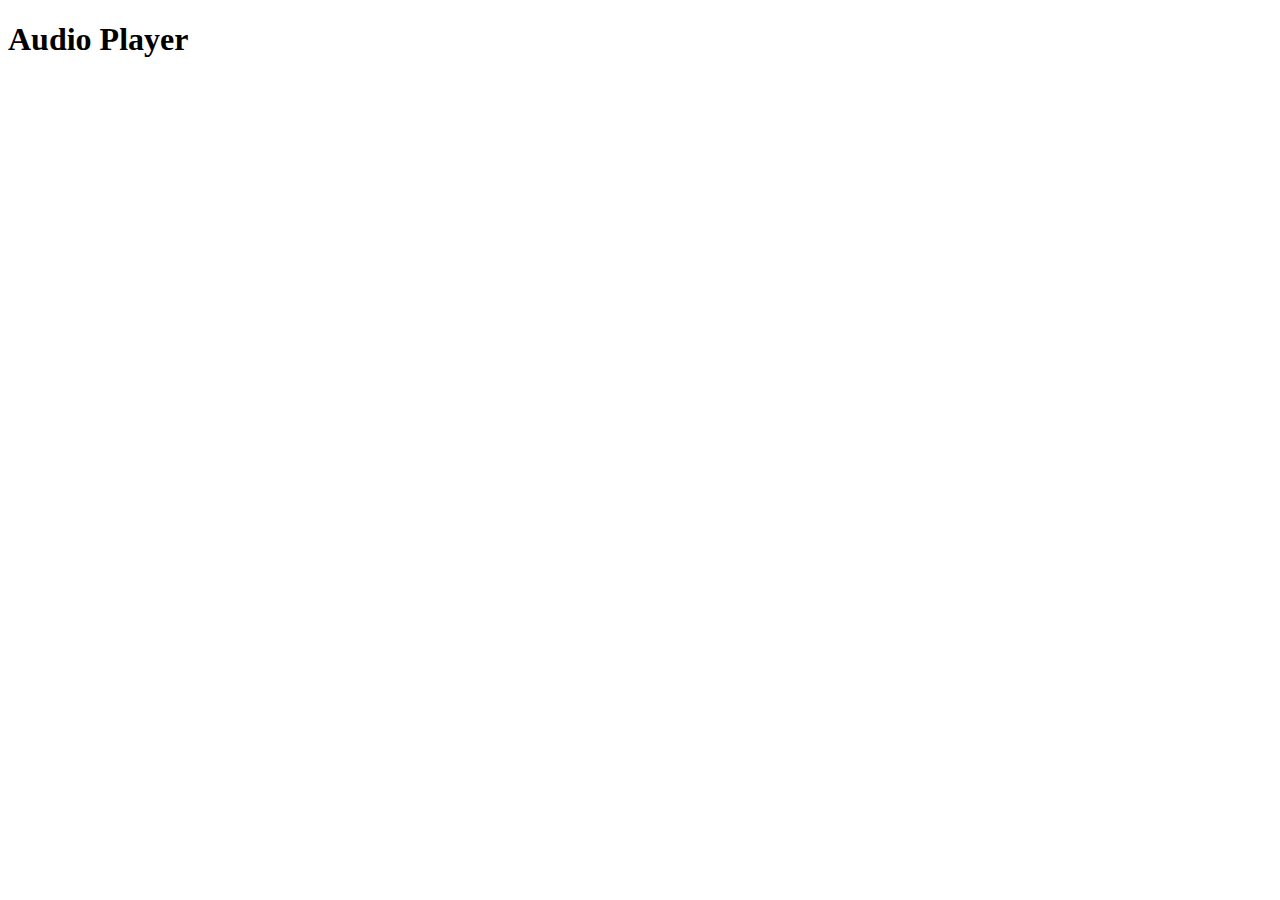
==== audio-player/index.html @ 6e30d510 "init: start audio-player-task" ====
<!DOCTYPE html>
<html lang="en">
<head>
    <meta charset="UTF-8">
    <meta name="viewport" content="width=device-width, initial-scale=1.0">
    <link rel="stylesheet" href="style.css">
    <title>Audio Player</title>
</head>
<body>
    <h1>Audio Player</h1>
</body>
</html>
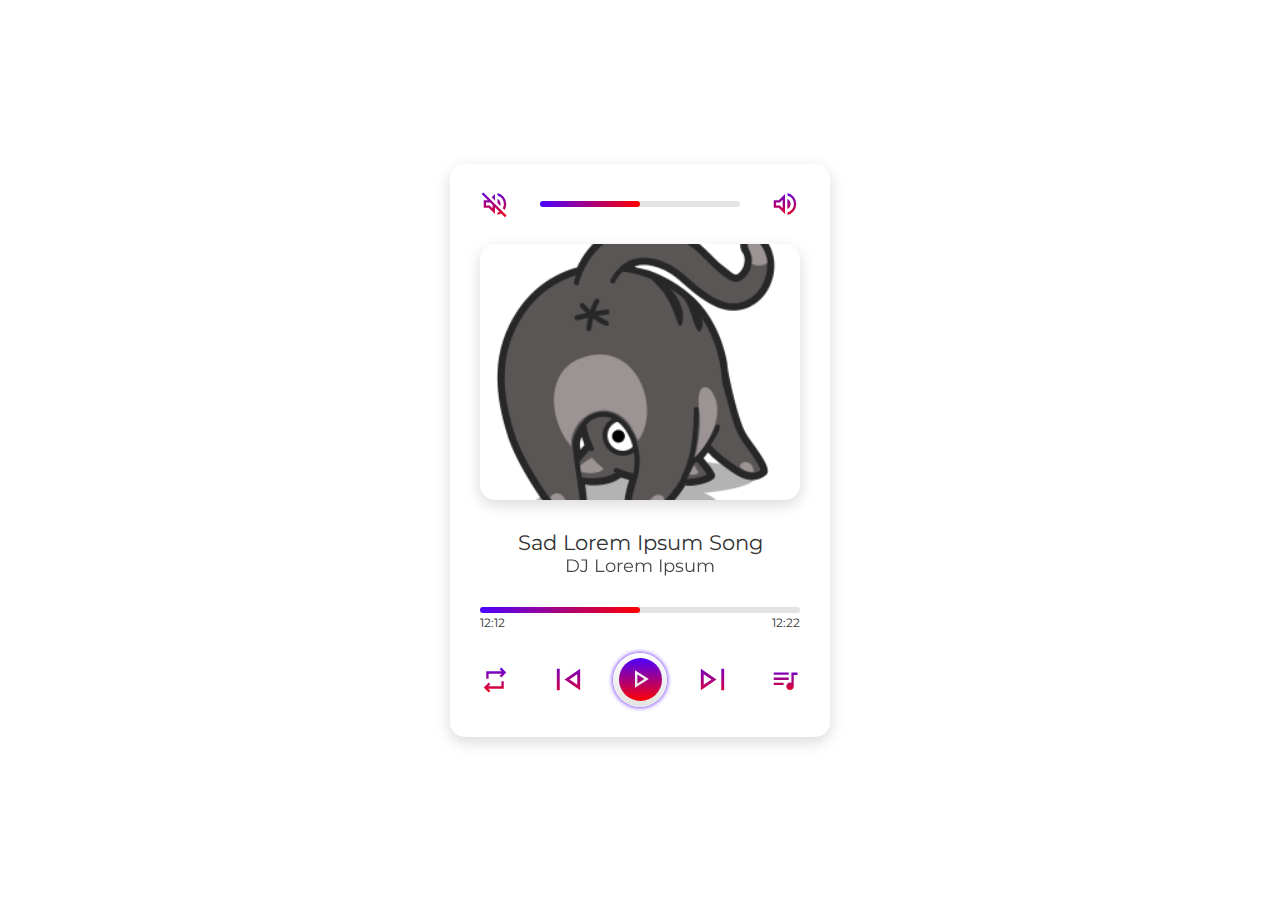
==== commit b92a4d63: "feat: add test styles" ====
--- a/audio-player/index.html
+++ b/audio-player/index.html
@@ -3,10 +3,45 @@
 <head>
     <meta charset="UTF-8">
     <meta name="viewport" content="width=device-width, initial-scale=1.0">
-    <link rel="stylesheet" href="style.css">
+    <link rel="stylesheet" href="https://fonts.googleapis.com/css2?family=Material+Symbols+Outlined:opsz,wght,FILL,GRAD@20..48,100..700,0..1,-50..200" />
+    <link rel="stylesheet" href="./assets/style.css">
+    <!-- <link rel="shortcut icon" href="favicon.ico" type="image/x-icon"> -->
     <title>Audio Player</title>
 </head>
 <body>
-    <h1>Audio Player</h1>
+    <div class="page">
+        <div class="player">
+            <div class="top-bar">
+                <span class="material-symbols-outlined" id="volume_off">volume_off</span>
+                <div class="volume-area">
+                    <div class="volume-bar"></div>
+                </div>
+                <span class="material-symbols-outlined" id="volume_on">volume_up</span>
+            </div>
+            <div class="slider">
+                <img src="./assets/playlist/img/2.png" alt="image">
+            </div>
+            <div class="song-info">
+                <p class="name"> Sad Lorem Ipsum Song </p>
+                <p class="artist"> DJ Lorem Ipsum </p>
+            </div>
+            <div class="progress-area">
+                <div class="progress-bar"></div>
+                <div class="timer">
+                    <span class="current">12:12</span>
+                    <span class="current">12:22</span>
+                </div>
+            </div>
+            <div class="controls">
+                <span class="material-symbols-outlined" id="repeat-list">repeat</span>
+                <span class="material-symbols-outlined" id="prev">skip_previous</span>
+                <div class="play-pause">
+                    <span class="material-symbols-outlined" id="prev">play_arrow</span>
+                </div>
+                <span class="material-symbols-outlined" id="next">skip_next</span>
+                <span class="material-symbols-outlined" id="open-list">queue_music</span>
+            </div>
+        </div>
+    </div>
 </body>
 </html>--- a/audio-player/assets/style.css
+++ b/audio-player/assets/style.css
@@ -0,0 +1,246 @@
+@import url('https://fonts.googleapis.com/css2?family=Montserrat:wght@100;200;300;400;500;600;700;800;900&display=swap');
+
+* {
+    font-family: 'Montserrat', sans-serif;
+    box-sizing: border-box;
+    padding: 0;
+    margin: 0;
+}
+
+*::after, *::before {
+    padding: 0;
+    margin: 0;
+}
+
+:root {
+    --main-color: #ffffff;
+    --main-shadow: rgb(0, 0, 0, 0.15);
+    --btn-color: #4c00ff;
+    --text-color: #333;
+    --bar-color: #ff0000;
+    --inactive: #e3e3e3;
+}
+
+html {
+    font-size: 10px;
+}
+
+.page {
+    min-height: 100vh;
+    display: flex;
+    justify-content: center;
+    align-items: center;
+}
+
+.player {
+    width: 38rem;
+    border-radius: 1.5rem;
+    padding: 2.5rem 3rem;
+    background: var(--main-color);
+    box-shadow: 0 0.5rem 1.5rem var(--main-shadow);
+}
+
+.top-bar,
+.timer,
+.controls {
+    display: flex;
+    align-items: center;
+    justify-content: space-between;
+}
+
+/*volume*/
+
+.volume-area {
+    width: 100%;
+    margin: 0 3rem;
+    height: 0.6rem;
+    background-color: var(--inactive);
+    border-radius: 5rem;
+    cursor: pointer;
+}
+
+.volume-bar {
+    position: relative;
+    height: inherit;
+    width: 50%;
+    border-radius: inherit;
+    background: linear-gradient(90deg, var(--btn-color) 0%, var(--bar-color) 100%);
+}
+
+.volume-bar::before {
+    content: "";
+    position: absolute;
+    height: 1rem;
+    width: 1rem;
+    background: var(--bar-color);
+    border-radius: inherit;
+    top: 50%;
+    transform: translateY(-50%);
+    right: -.5rem;
+    opacity: 0;
+    transition: opacity .2s ease;
+}
+
+.volume-area:hover .volume-bar::before {
+    opacity: 1;
+}
+
+/*slider*/
+
+.slider {
+    width: 100%;
+    height: 25.6rem;
+    overflow: hidden;
+    margin-top: 2.5rem;
+    border-radius: 1.5rem;
+    box-shadow: 0 0.5rem 1.5rem var(--main-shadow);
+}
+
+.slider img {
+    width: 100%;
+    height: 100%;
+    object-fit: cover;
+}
+
+/*song info*/
+
+.song-info {
+    text-align: center;
+    margin: 3rem 0;
+    color: var(--text-color);
+}
+
+.name {
+    font-size: 2.1rem;
+}
+
+.artist {
+    font-size: 1.8rem;
+    opacity: 0.9;
+}
+
+/*progress bar*/
+
+.progress-area {
+    width: 100%;
+    height: 0.6rem;
+    background-color: var(--inactive);
+    border-radius: 5rem;
+    cursor: pointer;
+}
+
+.progress-bar {
+    position: relative;
+    height: inherit;
+    width: 50%;
+    border-radius: inherit;
+    background: linear-gradient(90deg, var(--btn-color) 0%, var(--bar-color) 100%);
+}
+
+.progress-bar::before {
+    content: "";
+    position: absolute;
+    height: 1rem;
+    width: 1rem;
+    background: var(--bar-color);
+    border-radius: inherit;
+    top: 50%;
+    transform: translateY(-50%);
+    right: -.5rem;
+    opacity: 0;
+    transition: opacity .2s ease;
+}
+
+.progress-area:hover .progress-bar::before {
+    opacity: 1;
+}
+
+.timer {
+    margin-top: .2rem;
+}
+
+.timer span {
+    font-size: 1.2rem;
+    color: var(--text-color);
+}
+
+/*controls*/
+
+.controls {
+    margin: 4rem 0 .5rem;
+}
+
+.controls span,
+.top-bar span {
+    font-size: 3rem;
+    user-select: none;
+    background: linear-gradient(var(--btn-color) 0%, var(--bar-color) 100%);
+    color: transparent;
+    background-clip: text;
+    -webkit-background-clip: text;
+}
+
+.controls span:nth-child(2) {
+    font-size: 4.3rem;
+    margin-right: -1.3rem;
+}
+
+.controls span:nth-child(4) {
+    font-size: 4.3rem;
+    margin-left: -1.3rem;
+}
+
+.play-pause {
+    width: 5.4rem;
+    height: 5.4rem;
+    display: flex;
+    align-items: center;
+    justify-content: center;
+    border-radius: 50%;
+    box-shadow: 0 0 .5rem var(--btn-color);
+    background: linear-gradient(var(--main-color) 0%, var(--inactive) 100%);
+}
+
+.play-pause::before {
+    content: "";
+    position: absolute;
+    width: 4.3rem;
+    height: 4.3rem;
+    background: linear-gradient(var(--btn-color) 0%, var(--bar-color) 100%);
+    border-radius: inherit;
+}
+
+.play-pause span {
+    position: relative;
+    width: 4.3rem;
+    height: 4.3rem;
+    line-height: 4.3rem;
+    text-align: center;
+    background: inherit;
+    border-radius: inherit;
+    background-clip: text;
+    -webkit-background-clip: text;
+    -webkit-text-fill-color: transparent;
+}
+
+
+
+
+
+
+
+
+
+
+
+
+
+
+.material-symbols-outlined {
+    /* width: 30px; */
+    /* height: 30px; */
+    /* display: flex; */
+    /* justify-content: center; */
+    /* align-items: center; */
+    /* cursor: pointer; */
+}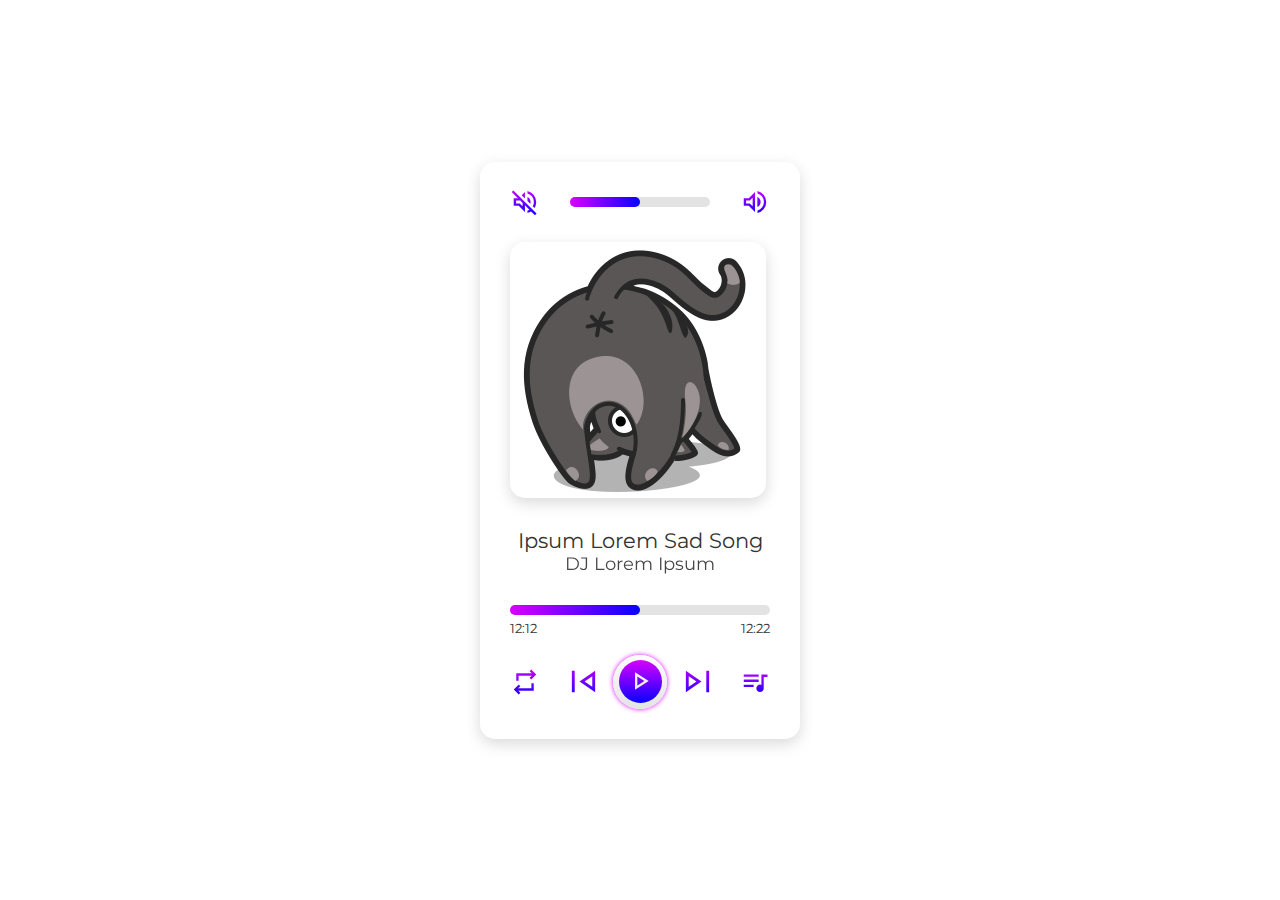
==== commit 459aea04: "feat: add playlist window" ====
--- a/audio-player/index.html
+++ b/audio-player/index.html
@@ -22,8 +22,8 @@
                 <img src="./assets/playlist/img/2.png" alt="image">
             </div>
             <div class="song-info">
-                <p class="name"> Sad Lorem Ipsum Song </p>
-                <p class="artist"> DJ Lorem Ipsum </p>
+                <p class="name">Ipsum Lorem Sad Song</p>
+                <p class="artist">DJ Lorem Ipsum</p>
             </div>
             <div class="progress-area">
                 <div class="progress-bar"></div>
@@ -41,6 +41,115 @@
                 <span class="material-symbols-outlined" id="next">skip_next</span>
                 <span class="material-symbols-outlined" id="open-list">queue_music</span>
             </div>
+            <div class="playlist">
+                <div class="pl-head">
+                    <div class="pl-row">
+                        <span class="material-symbols-outlined">queue_music</span>
+                        <p>Playlist</p>
+                    </div>
+                    <span class="material-symbols-outlined" id="close">close</span>
+                </div>
+                <ul>
+                    <li>
+                        <div class="pl-row">
+                            <span>Ipsum Lorem Sad Song</span>
+                            <p>DJ Lorem Ipsum</p>
+                        </div>
+                        <span class="duration">2:45</span>
+                    </li>
+                    <li>
+                        <div class="pl-row">
+                            <span>Ipsum Lorem Sad Song</span>
+                            <p>DJ Lorem Ipsum</p>
+                        </div>
+                        <span class="duration">2:45</span>
+                    </li>
+                    <li>
+                        <div class="pl-row">
+                            <span>Ipsum Lorem Sad Song</span>
+                            <p>DJ Lorem Ipsum</p>
+                        </div>
+                        <span class="duration">2:45</span>
+                    </li>
+                    <li>
+                        <div class="pl-row">
+                            <span>Ipsum Lorem Sad Song</span>
+                            <p>DJ Lorem Ipsum</p>
+                        </div>
+                        <span class="duration">2:45</span>
+                    </li>
+                    <li>
+                        <div class="pl-row">
+                            <span>Ipsum Lorem Sad Song</span>
+                            <p>DJ Lorem Ipsum</p>
+                        </div>
+                        <span class="duration">2:45</span>
+                    </li>
+                    <li>
+                        <div class="pl-row">
+                            <span>Ipsum Lorem Sad Song</span>
+                            <p>DJ Lorem Ipsum</p>
+                        </div>
+                        <span class="duration">2:45</span>
+                    </li>
+                    <li>
+                        <div class="pl-row">
+                            <span>Ipsum Lorem Sad Song</span>
+                            <p>DJ Lorem Ipsum</p>
+                        </div>
+                        <span class="duration">2:45</span>
+                    </li>
+                    <li>
+                        <div class="pl-row">
+                            <span>Ipsum Lorem Sad Song</span>
+                            <p>DJ Lorem Ipsum</p>
+                        </div>
+                        <span class="duration">2:45</span>
+                    </li>
+                    <li>
+                        <div class="pl-row">
+                            <span>Ipsum Lorem Sad Song</span>
+                            <p>DJ Lorem Ipsum</p>
+                        </div>
+                        <span class="duration">2:45</span>
+                    </li>
+                    <li>
+                        <div class="pl-row">
+                            <span>Ipsum Lorem Sad Song</span>
+                            <p>DJ Lorem Ipsum</p>
+                        </div>
+                        <span class="duration">2:45</span>
+                    </li>
+                    <li>
+                        <div class="pl-row">
+                            <span>Ipsum Lorem Sad Song</span>
+                            <p>DJ Lorem Ipsum</p>
+                        </div>
+                        <span class="duration">2:45</span>
+                    </li>
+                    <li>
+                        <div class="pl-row">
+                            <span>Ipsum Lorem Sad Song</span>
+                            <p>DJ Lorem Ipsum</p>
+                        </div>
+                        <span class="duration">2:45</span>
+                    </li>
+                    <li>
+                        <div class="pl-row">
+                            <span>Ipsum Lorem Sad Song</span>
+                            <p>DJ Lorem Ipsum</p>
+                        </div>
+                        <span class="duration">2:45</span>
+                    </li>
+                    <li>
+                        <div class="pl-row">
+                            <span>Ipsum Lorem Sad Song</span>
+                            <p>DJ Lorem Ipsum</p>
+                        </div>
+                        <span class="duration">2:45</span>
+                    </li>
+                </ul>
+            </div>
         </div>
     </div>
 </body>
--- a/audio-player/assets/style.css
+++ b/audio-player/assets/style.css
@@ -15,9 +15,9 @@
 :root {
     --main-color: #ffffff;
     --main-shadow: rgb(0, 0, 0, 0.15);
-    --btn-color: #4c00ff;
+    --btn-color: #d900ff;
     --text-color: #333;
-    --bar-color: #ff0000;
+    --bar-color: #0800ff;
     --inactive: #e3e3e3;
 }
 
@@ -30,16 +30,13 @@
     display: flex;
     justify-content: center;
     align-items: center;
-}
-
-.player {
-    width: 38rem;
-    border-radius: 1.5rem;
-    padding: 2.5rem 3rem;
-    background: var(--main-color);
-    box-shadow: 0 0.5rem 1.5rem var(--main-shadow);
-}
-
+    background: url(./images/iphone.jpg) no-repeat cover;
+}
+
+/*flex center between*/
+
+li,
+.pl-head,
 .top-bar,
 .timer,
 .controls {
@@ -48,12 +45,24 @@
     justify-content: space-between;
 }
 
+/*player*/
+
+.player {
+    overflow: hidden;
+    width: 32rem;
+    position: relative;
+    border-radius: 1.5rem;
+    padding: 2.5rem 3rem;
+    background: var(--main-color);
+    box-shadow: 0 0.5rem 1.5rem var(--main-shadow);
+}
+
 /*volume*/
 
 .volume-area {
     width: 100%;
     margin: 0 3rem;
-    height: 0.6rem;
+    height: 1rem;
     background-color: var(--inactive);
     border-radius: 5rem;
     cursor: pointer;
@@ -70,8 +79,8 @@
 .volume-bar::before {
     content: "";
     position: absolute;
-    height: 1rem;
-    width: 1rem;
+    height: 1.5rem;
+    width: 1.5rem;
     background: var(--bar-color);
     border-radius: inherit;
     top: 50%;
@@ -88,12 +97,14 @@
 /*slider*/
 
 .slider {
-    width: 100%;
+    max-width: 25.6rem;
     height: 25.6rem;
     overflow: hidden;
     margin-top: 2.5rem;
     border-radius: 1.5rem;
     box-shadow: 0 0.5rem 1.5rem var(--main-shadow);
+    transition: all .2s linear;
+    cursor: pointer;
 }
 
 .slider img {
@@ -102,6 +113,10 @@
     object-fit: cover;
 }
 
+.slider:hover {
+    box-shadow: 0 0.8rem 1.8rem var(--main-shadow);
+}
+
 /*song info*/
 
 .song-info {
@@ -123,7 +138,7 @@
 
 .progress-area {
     width: 100%;
-    height: 0.6rem;
+    height: 1rem;
     background-color: var(--inactive);
     border-radius: 5rem;
     cursor: pointer;
@@ -140,8 +155,8 @@
 .progress-bar::before {
     content: "";
     position: absolute;
-    height: 1rem;
-    width: 1rem;
+    height: 1.5rem;
+    width: 1.5rem;
     background: var(--bar-color);
     border-radius: inherit;
     top: 50%;
@@ -156,11 +171,12 @@
 }
 
 .timer {
-    margin-top: .2rem;
+    margin-top: .5rem;
+    cursor: auto;
 }
 
 .timer span {
-    font-size: 1.2rem;
+    font-size: 1.3rem;
     color: var(--text-color);
 }
 
@@ -208,6 +224,11 @@
     height: 4.3rem;
     background: linear-gradient(var(--btn-color) 0%, var(--bar-color) 100%);
     border-radius: inherit;
+
+}
+
+.play-pause:hover:before {
+    background: linear-gradient(var(--bar-color) 0%, var(--btn-color) 100%);
 }
 
 .play-pause span {
@@ -223,13 +244,84 @@
     -webkit-text-fill-color: transparent;
 }
 
-
-
-
-
-
-
-
+.playlist {
+    position: absolute;
+    left: 0;
+    width: 100%;
+    padding: inherit;
+    border-radius: inherit;
+    background: inherit;
+    box-shadow: inherit;
+    bottom: -55%;
+    opacity: 0;
+    pointer-events: none;
+    transition: all .2s ease-out;
+}
+
+.playlist.show {
+    bottom: 0;
+    opacity: 1;
+    pointer-events: auto;
+}
+
+.pl-head .pl-row {
+    display: flex;
+    align-items: center;
+    color: var(--text-color);
+    font-size: 1.9rem;
+}
+
+.pl-head .pl-row span{
+    cursor: auto;
+}
+
+.pl-head .pl-row p{
+    margin-left: .5rem;
+}
+
+#close {
+    color: var(--text-color);
+    font-size: 2.4rem;
+}
+
+ul {
+    overflow-y: auto;
+    margin: 1rem 0;
+    max-height: 41rem;
+}
+
+ul::-webkit-scrollbar {
+    width: 0;
+}
+
+ul li {
+    list-style: none;
+    border-bottom: .1rem solid var(--inactive);
+    color: var(--text-color);
+    padding-bottom: 1rem;
+    margin-bottom: .5rem;
+    font-size: 1.6rem;
+    cursor: pointer;
+}
+
+ul li:last-child {
+    border-bottom: none;
+}
+
+ul li .pl-row span {
+    font-size: 1.6rem;
+    /* margin-bottom: 1.3rem; */
+}
+
+ul li .pl-row p {
+    font-size: 1.5rem;
+    opacity: .8;
+}
+
+.duration {
+    font-size: 1.4rem;
+    opacity: .8;
+}
 
 
 
@@ -242,5 +334,5 @@
     /* display: flex; */
     /* justify-content: center; */
     /* align-items: center; */
-    /* cursor: pointer; */
+    cursor: pointer;
 }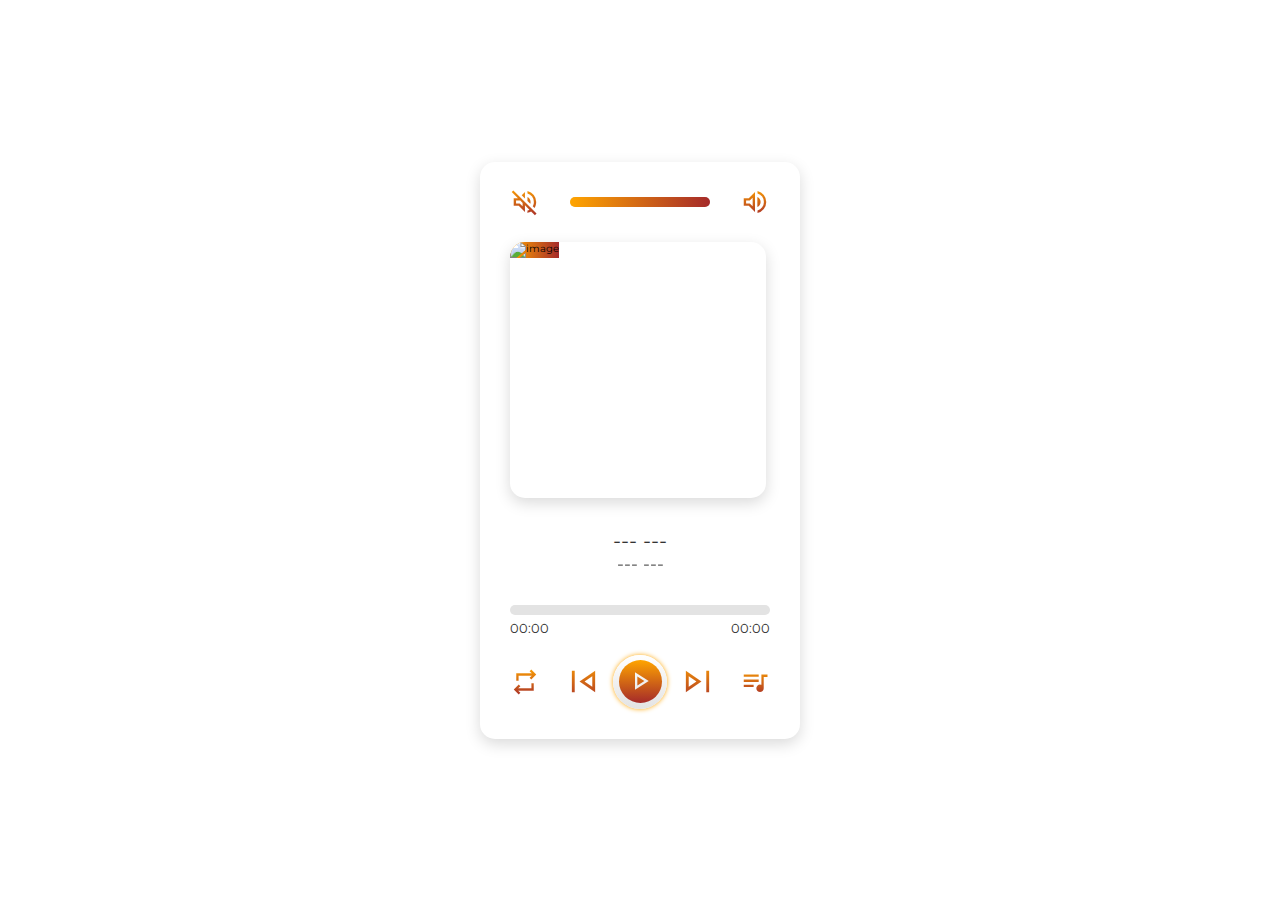
==== commit 1a1ef9e4: "feat: activate bars" ====
--- a/audio-player/index.html
+++ b/audio-player/index.html
@@ -3,7 +3,7 @@
 <head>
     <meta charset="UTF-8">
     <meta name="viewport" content="width=device-width, initial-scale=1.0">
-    <link rel="stylesheet" href="https://fonts.googleapis.com/css2?family=Material+Symbols+Outlined:opsz,wght,FILL,GRAD@20..48,100..700,0..1,-50..200" />
+    <link rel="stylesheet" href="https://fonts.googleapis.com/css2?family=Material+Symbols+Outlined:opsz,wght,FILL,GRAD@20..48,100..700,0..1,-50..200">
     <link rel="stylesheet" href="./assets/style.css">
     <!-- <link rel="shortcut icon" href="favicon.ico" type="image/x-icon"> -->
     <title>Audio Player</title>
@@ -19,27 +19,28 @@
                 <span class="material-symbols-outlined" id="volume_on">volume_up</span>
             </div>
             <div class="slider">
-                <img src="./assets/playlist/img/2.png" alt="image">
+                <img class="image" src="./assets/playlist/img/track-0.png" alt="image">
             </div>
             <div class="song-info">
-                <p class="name">Ipsum Lorem Sad Song</p>
-                <p class="artist">DJ Lorem Ipsum</p>
+                <p class="name">--- ---</p>
+                <p class="artist">--- ---</p>
             </div>
             <div class="progress-area">
                 <div class="progress-bar"></div>
                 <div class="timer">
-                    <span class="current">12:12</span>
-                    <span class="current">12:22</span>
+                    <span class="bar-current">00:00</span>
+                    <span class="bar-duration">00:00</span>
                 </div>
+                <audio class="audio" src="./assets/playlist/audio/track-0.mp3"></audio>
             </div>
             <div class="controls">
-                <span class="material-symbols-outlined" id="repeat-list">repeat</span>
+                <span class="material-symbols-outlined" id="repeat_list">repeat</span>
                 <span class="material-symbols-outlined" id="prev">skip_previous</span>
                 <div class="play-pause">
-                    <span class="material-symbols-outlined" id="prev">play_arrow</span>
+                    <span class="material-symbols-outlined" id="play_pause">play_arrow</span>
                 </div>
                 <span class="material-symbols-outlined" id="next">skip_next</span>
-                <span class="material-symbols-outlined" id="open-list">queue_music</span>
+                <span class="material-symbols-outlined" id="open_list">queue_music</span>
             </div>
             <div class="playlist">
                 <div class="pl-head">
@@ -152,5 +153,7 @@
             </div>
         </div>
     </div>
+    <script src="./assets/script.js"></script>
+    <script src="./assets/playlist/playlist.js"></script>
 </body>
 </html>--- a/audio-player/assets/style.css
+++ b/audio-player/assets/style.css
@@ -15,9 +15,9 @@
 :root {
     --main-color: #ffffff;
     --main-shadow: rgb(0, 0, 0, 0.15);
-    --btn-color: #d900ff;
+    --btn-color: orange;
     --text-color: #333;
-    --bar-color: #0800ff;
+    --bar-color: brown;
     --inactive: #e3e3e3;
 }
 
@@ -71,7 +71,7 @@
 .volume-bar {
     position: relative;
     height: inherit;
-    width: 50%;
+    width: 100%;
     border-radius: inherit;
     background: linear-gradient(90deg, var(--btn-color) 0%, var(--bar-color) 100%);
 }
@@ -111,6 +111,7 @@
     width: 100%;
     height: 100%;
     object-fit: cover;
+    background: linear-gradient(90deg, var(--btn-color) 0%, var(--bar-color) 100%);
 }
 
 .slider:hover {
@@ -147,9 +148,10 @@
 .progress-bar {
     position: relative;
     height: inherit;
-    width: 50%;
+    width: 0%;
     border-radius: inherit;
     background: linear-gradient(90deg, var(--btn-color) 0%, var(--bar-color) 100%);
+    /* transition: all .4s ease-out; */
 }
 
 .progress-bar::before {
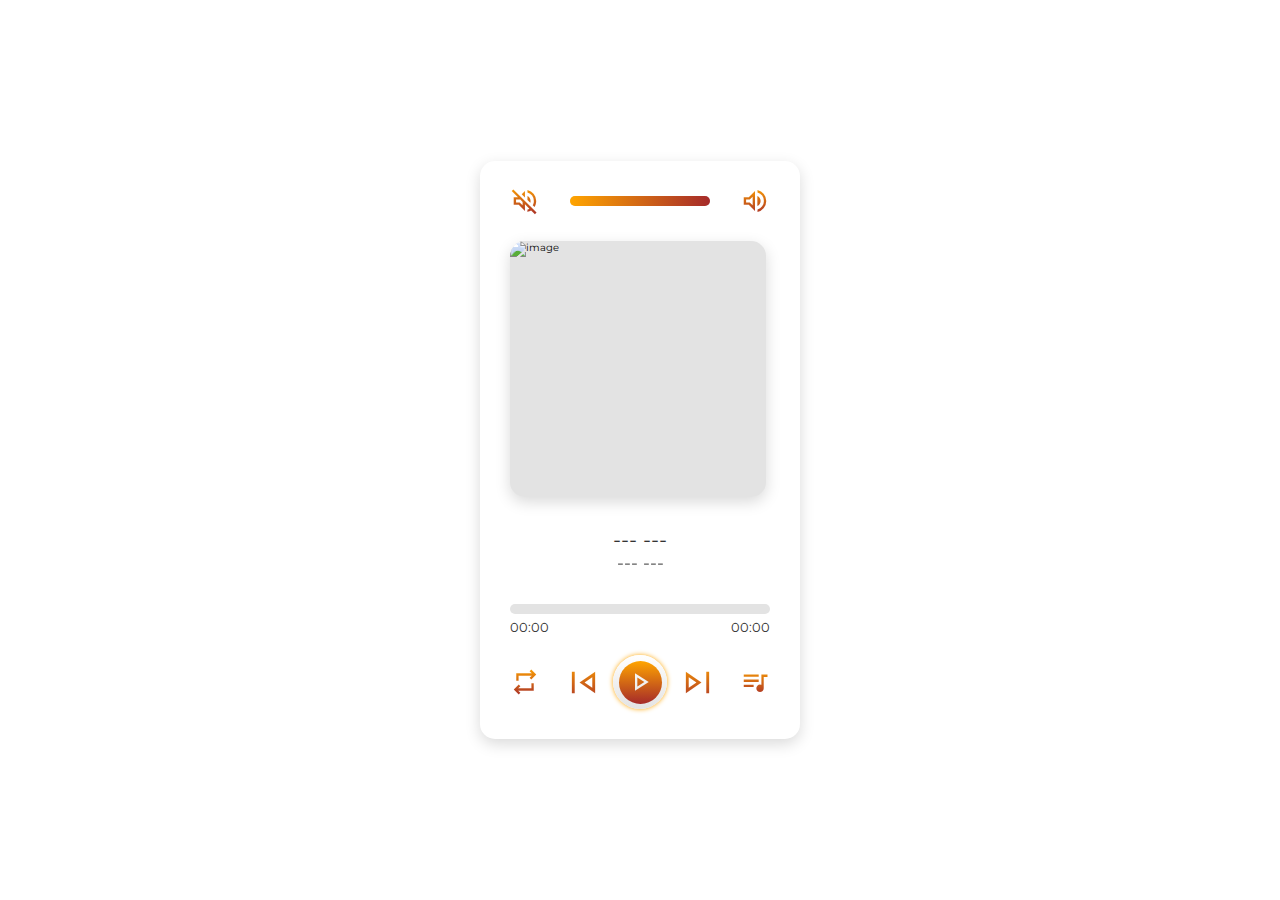
==== commit 61921c5c: "feat: activate playlist" ====
--- a/audio-player/index.html
+++ b/audio-player/index.html
@@ -12,46 +12,49 @@
     <div class="page">
         <div class="player">
             <div class="top-bar">
-                <span class="material-symbols-outlined" id="volume_off">volume_off</span>
+                <span class="material-symbols-outlined" id="volume_off" title="Mute">volume_off</span>
                 <div class="volume-area">
                     <div class="volume-bar"></div>
                 </div>
-                <span class="material-symbols-outlined" id="volume_on">volume_up</span>
+                <span class="material-symbols-outlined" id="volume_on" title="Full">volume_up</span>
             </div>
-            <div class="slider">
-                <img class="image" src="./assets/playlist/img/track-0.png" alt="image">
-            </div>
+                <div class="slider">
+                    <div class="layer"></div>
+                    <img class="image" src="./assets/playlist/img/track-0.png" alt="image">
+                </div>
             <div class="song-info">
                 <p class="name">--- ---</p>
                 <p class="artist">--- ---</p>
             </div>
             <div class="progress-area">
                 <div class="progress-bar"></div>
-                <div class="timer">
-                    <span class="bar-current">00:00</span>
-                    <span class="bar-duration">00:00</span>
-                </div>
                 <audio class="audio" src="./assets/playlist/audio/track-0.mp3"></audio>
             </div>
+            <div class="timer">
+                <span class="bar-current">00:00</span>
+                <span class="bar-duration">00:00</span>
+            </div>
             <div class="controls">
-                <span class="material-symbols-outlined" id="repeat_list">repeat</span>
-                <span class="material-symbols-outlined" id="prev">skip_previous</span>
+                <span class="material-symbols-outlined" id="repeat_list" title="Playlist looped">repeat</span>
+                <span class="material-symbols-outlined" id="prev" title="Previous">skip_previous</span>
                 <div class="play-pause">
-                    <span class="material-symbols-outlined" id="play_pause">play_arrow</span>
+                    <span class="material-symbols-outlined" id="play_pause" title="Play/Pause">play_arrow</span>
                 </div>
-                <span class="material-symbols-outlined" id="next">skip_next</span>
-                <span class="material-symbols-outlined" id="open_list">queue_music</span>
+                <span class="material-symbols-outlined" id="next" title="Next">skip_next</span>
+                <span class="material-symbols-outlined" id="open_list" title="Open playlist">queue_music</span>
             </div>
             <div class="playlist">
                 <div class="pl-head">
                     <div class="pl-row">
                         <span class="material-symbols-outlined">queue_music</span>
+                        <!-- <span class="material-symbols-outlined">playlist_add</span> -->
                         <p>Playlist</p>
                     </div>
                     <span class="material-symbols-outlined" id="close">close</span>
                 </div>
                 <ul>
-                    <li>
+                    <!-- <li>
+                        <img class="icons" src="./assets/playlist/img/track-1.png" alt="">
                         <div class="pl-row">
                             <span>Ipsum Lorem Sad Song</span>
                             <p>DJ Lorem Ipsum</p>
@@ -149,11 +152,21 @@
                         </div>
                         <span class="duration">2:45</span>
                     </li>
-                </ul>
+                </ul> -->
+                <!-- <div class="pl-head"> -->
+                    <!-- <div class="pl-row"> -->
+                        <!-- <span class="material-symbols-outlined">playlist_add</span> -->
+                        <!-- <span class="material-symbols-outlined">queue_music</span> -->
+                        <!-- <span class="material-symbols-outlined">queue_music</span> -->
+                        <!-- <span class="material-symbols-outlined">playlist_add</span> -->
+                        <!-- <p>Add track</p> -->
+                    <!-- </div> -->
+                    <!-- <span class="material-symbols-outlined" id="close">close</span> -->
+                <!-- </div> -->
             </div>
         </div>
     </div>
+    <script src="./assets/playlist/playlist.js"></script>
     <script src="./assets/script.js"></script>
-    <script src="./assets/playlist/playlist.js"></script>
 </body>
 </html>--- a/audio-player/assets/style.css
+++ b/audio-player/assets/style.css
@@ -13,16 +13,19 @@
 }
 
 :root {
+    /* --player-color: linear-gradient(180deg, rgb(234, 234, 234) 0%, rgb(255, 255, 255) 100%); */
     --main-color: #ffffff;
     --main-shadow: rgb(0, 0, 0, 0.15);
     --btn-color: orange;
     --text-color: #333;
     --bar-color: brown;
     --inactive: #e3e3e3;
+    --inactive-hover: #bcbcbc;
 }
 
 html {
     font-size: 10px;
+    user-select: none;
 }
 
 .page {
@@ -66,6 +69,11 @@
     background-color: var(--inactive);
     border-radius: 5rem;
     cursor: pointer;
+    transition: all .2s linear;
+}
+
+.volume-area:hover {
+    background-color: var(--inactive-hover);
 }
 
 .volume-bar {
@@ -74,6 +82,7 @@
     width: 100%;
     border-radius: inherit;
     background: linear-gradient(90deg, var(--btn-color) 0%, var(--bar-color) 100%);
+    transition: all .5s ease-out;
 }
 
 .volume-bar::before {
@@ -97,6 +106,7 @@
 /*slider*/
 
 .slider {
+    position: relative;
     max-width: 25.6rem;
     height: 25.6rem;
     overflow: hidden;
@@ -105,17 +115,39 @@
     box-shadow: 0 0.5rem 1.5rem var(--main-shadow);
     transition: all .2s linear;
     cursor: pointer;
+    background-color: var(--inactive);
+}
+
+
+.slider:hover {
+    background-color: var(--inactive-hover);
+    transition: all .5s ease-out;
 }
 
 .slider img {
+    position: relative;
     width: 100%;
     height: 100%;
     object-fit: cover;
-    background: linear-gradient(90deg, var(--btn-color) 0%, var(--bar-color) 100%);
+    /* opacity: .1; */
+    /* background: linear-gradient(90deg, var(--btn-color) 0%, var(--bar-color) 100%); */
+    transition: all .5s ease-out;
+    background: transparent;
+    /* z-index: 2; */
 }
 
 .slider:hover {
     box-shadow: 0 0.8rem 1.8rem var(--main-shadow);
+}
+.layer {
+    position: absolute;
+    width: 100%;
+    height: 100%;
+    top: 0;
+    background: linear-gradient(90deg, var(--btn-color) 0%, var(--bar-color) 100%);
+    transition: all .5s ease-out;
+    opacity: 0;
+    /* z-index: 1; */
 }
 
 /*song info*/
@@ -140,18 +172,27 @@
 .progress-area {
     width: 100%;
     height: 1rem;
+    /* overflow: hidden; */
+    /* border: .25rem solid transparent; */
     background-color: var(--inactive);
     border-radius: 5rem;
     cursor: pointer;
+    transition: all .2s linear;
+}
+
+.progress-area:hover {
+    background-color: var(--inactive-hover);
 }
 
 .progress-bar {
     position: relative;
     height: inherit;
     width: 0%;
+    /* top: -.25rem; */
     border-radius: inherit;
     background: linear-gradient(90deg, var(--btn-color) 0%, var(--bar-color) 100%);
-    /* transition: all .4s ease-out; */
+    transition: all .5s ease-out;
+    /* z-index: 999; */
 }
 
 .progress-bar::before {
@@ -166,6 +207,7 @@
     right: -.5rem;
     opacity: 0;
     transition: opacity .2s ease;
+    /* padding: .25rem 0; */
 }
 
 .progress-area:hover .progress-bar::before {
@@ -173,8 +215,8 @@
 }
 
 .timer {
-    margin-top: .5rem;
-    cursor: auto;
+    padding-top: .5rem;
+    /* cursor: auto; */
 }
 
 .timer span {
@@ -185,7 +227,7 @@
 /*controls*/
 
 .controls {
-    margin: 4rem 0 .5rem;
+    margin: 2rem 0 .5rem;
 }
 
 .controls span,
@@ -254,15 +296,16 @@
     border-radius: inherit;
     background: inherit;
     box-shadow: inherit;
-    bottom: -55%;
-    opacity: 0;
+    bottom: -90%;
+    /* opacity: 0; */
     pointer-events: none;
-    transition: all .2s ease-out;
-}
-
-.playlist.show {
-    bottom: 0;
-    opacity: 1;
+    transition: all .5s ease-out;
+}
+
+.playlist.open {
+    bottom: 0%;
+    /* height: 60rem; */
+    /* opacity: 1; */
     pointer-events: auto;
 }
 
@@ -273,11 +316,20 @@
     font-size: 1.9rem;
 }
 
+.icons{
+    width: 2rem;
+    height: 2rem;
+    cursor: auto;
+}
+
 .pl-head .pl-row span{
+    color: var(--bar-color);
+
     cursor: auto;
 }
 
 .pl-head .pl-row p{
+    color: var(--bar-color);
     margin-left: .5rem;
 }
 
@@ -300,6 +352,7 @@
     list-style: none;
     border-bottom: .1rem solid var(--inactive);
     color: var(--text-color);
+    /* color: linear-gradient(var(--btn-color) 0%, var(--bar-color) 100%); */
     padding-bottom: 1rem;
     margin-bottom: .5rem;
     font-size: 1.6rem;
@@ -312,17 +365,20 @@
 
 ul li .pl-row span {
     font-size: 1.6rem;
+    /* color: linear-gradient(var(--btn-color) 0%, var(--bar-color) 100%); */
+    color: var(--btn-color);
+
     /* margin-bottom: 1.3rem; */
 }
 
 ul li .pl-row p {
     font-size: 1.5rem;
-    opacity: .8;
+    opacity: .5;
 }
 
 .duration {
     font-size: 1.4rem;
-    opacity: .8;
+    opacity: .5;
 }
 
 
@@ -336,5 +392,6 @@
     /* display: flex; */
     /* justify-content: center; */
     /* align-items: center; */
+    transition: all .5s ease-out;
     cursor: pointer;
 }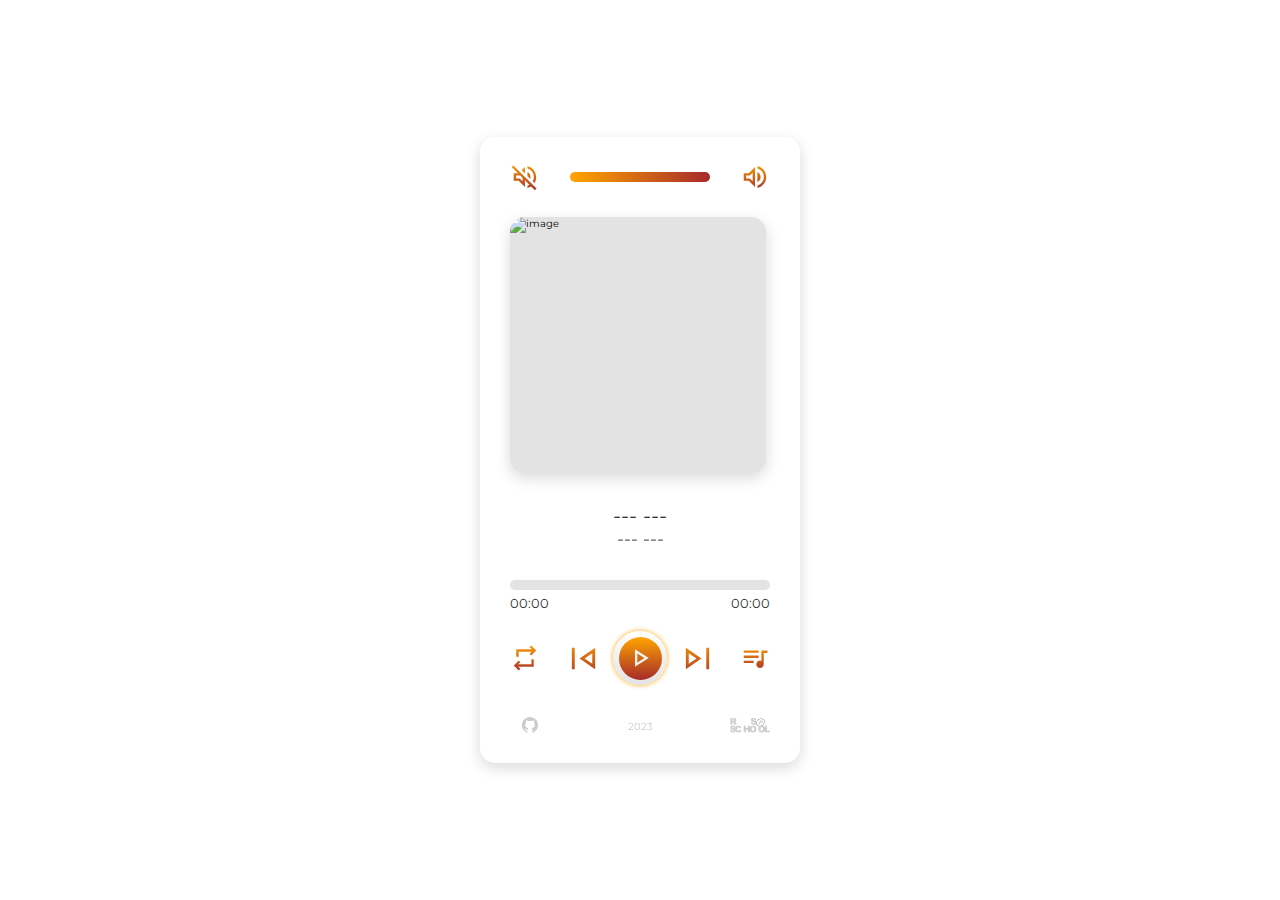
==== commit 5be7a731: "feat: add ugly footer" ====
--- a/audio-player/index.html
+++ b/audio-player/index.html
@@ -15,6 +15,7 @@
                 <span class="material-symbols-outlined" id="volume_off" title="Mute">volume_off</span>
                 <div class="volume-area">
                     <div class="volume-bar"></div>
+                    <!-- <div class="volume-bar-btn"></div> -->
                 </div>
                 <span class="material-symbols-outlined" id="volume_on" title="Full">volume_up</span>
             </div>
@@ -52,118 +53,19 @@
                     </div>
                     <span class="material-symbols-outlined" id="close">close</span>
                 </div>
-                <ul>
-                    <!-- <li>
-                        <img class="icons" src="./assets/playlist/img/track-1.png" alt="">
-                        <div class="pl-row">
-                            <span>Ipsum Lorem Sad Song</span>
-                            <p>DJ Lorem Ipsum</p>
-                        </div>
-                        <span class="duration">2:45</span>
-                    </li>
-                    <li>
-                        <div class="pl-row">
-                            <span>Ipsum Lorem Sad Song</span>
-                            <p>DJ Lorem Ipsum</p>
-                        </div>
-                        <span class="duration">2:45</span>
-                    </li>
-                    <li>
-                        <div class="pl-row">
-                            <span>Ipsum Lorem Sad Song</span>
-                            <p>DJ Lorem Ipsum</p>
-                        </div>
-                        <span class="duration">2:45</span>
-                    </li>
-                    <li>
-                        <div class="pl-row">
-                            <span>Ipsum Lorem Sad Song</span>
-                            <p>DJ Lorem Ipsum</p>
-                        </div>
-                        <span class="duration">2:45</span>
-                    </li>
-                    <li>
-                        <div class="pl-row">
-                            <span>Ipsum Lorem Sad Song</span>
-                            <p>DJ Lorem Ipsum</p>
-                        </div>
-                        <span class="duration">2:45</span>
-                    </li>
-                    <li>
-                        <div class="pl-row">
-                            <span>Ipsum Lorem Sad Song</span>
-                            <p>DJ Lorem Ipsum</p>
-                        </div>
-                        <span class="duration">2:45</span>
-                    </li>
-                    <li>
-                        <div class="pl-row">
-                            <span>Ipsum Lorem Sad Song</span>
-                            <p>DJ Lorem Ipsum</p>
-                        </div>
-                        <span class="duration">2:45</span>
-                    </li>
-                    <li>
-                        <div class="pl-row">
-                            <span>Ipsum Lorem Sad Song</span>
-                            <p>DJ Lorem Ipsum</p>
-                        </div>
-                        <span class="duration">2:45</span>
-                    </li>
-                    <li>
-                        <div class="pl-row">
-                            <span>Ipsum Lorem Sad Song</span>
-                            <p>DJ Lorem Ipsum</p>
-                        </div>
-                        <span class="duration">2:45</span>
-                    </li>
-                    <li>
-                        <div class="pl-row">
-                            <span>Ipsum Lorem Sad Song</span>
-                            <p>DJ Lorem Ipsum</p>
-                        </div>
-                        <span class="duration">2:45</span>
-                    </li>
-                    <li>
-                        <div class="pl-row">
-                            <span>Ipsum Lorem Sad Song</span>
-                            <p>DJ Lorem Ipsum</p>
-                        </div>
-                        <span class="duration">2:45</span>
-                    </li>
-                    <li>
-                        <div class="pl-row">
-                            <span>Ipsum Lorem Sad Song</span>
-                            <p>DJ Lorem Ipsum</p>
-                        </div>
-                        <span class="duration">2:45</span>
-                    </li>
-                    <li>
-                        <div class="pl-row">
-                            <span>Ipsum Lorem Sad Song</span>
-                            <p>DJ Lorem Ipsum</p>
-                        </div>
-                        <span class="duration">2:45</span>
-                    </li>
-                    <li>
-                        <div class="pl-row">
-                            <span>Ipsum Lorem Sad Song</span>
-                            <p>DJ Lorem Ipsum</p>
-                        </div>
-                        <span class="duration">2:45</span>
-                    </li>
-                </ul> -->
-                <!-- <div class="pl-head"> -->
-                    <!-- <div class="pl-row"> -->
-                        <!-- <span class="material-symbols-outlined">playlist_add</span> -->
-                        <!-- <span class="material-symbols-outlined">queue_music</span> -->
-                        <!-- <span class="material-symbols-outlined">queue_music</span> -->
-                        <!-- <span class="material-symbols-outlined">playlist_add</span> -->
-                        <!-- <p>Add track</p> -->
-                    <!-- </div> -->
-                    <!-- <span class="material-symbols-outlined" id="close">close</span> -->
-                <!-- </div> -->
+                <ul></ul>
             </div>
+            <footer>
+                <a href="https://github.com/Peccopa" target="_blank">
+                    <svg class="svg-git" xmlns="http://www.w3.org/2000/svg"  viewBox="0 0 64 64" width="128px" height="128px"><path d="M32 6C17.641 6 6 17.641 6 32c0 12.277 8.512 22.56 19.955 25.286-.592-.141-1.179-.299-1.755-.479V50.85c0 0-.975.325-2.275.325-3.637 0-5.148-3.245-5.525-4.875-.229-.993-.827-1.934-1.469-2.509-.767-.684-1.126-.686-1.131-.92-.01-.491.658-.471.975-.471 1.625 0 2.857 1.729 3.429 2.623 1.417 2.207 2.938 2.577 3.721 2.577.975 0 1.817-.146 2.397-.426.268-1.888 1.108-3.57 2.478-4.774-6.097-1.219-10.4-4.716-10.4-10.4 0-2.928 1.175-5.619 3.133-7.792C19.333 23.641 19 22.494 19 20.625c0-1.235.086-2.751.65-4.225 0 0 3.708.026 7.205 3.338C28.469 19.268 30.196 19 32 19s3.531.268 5.145.738c3.497-3.312 7.205-3.338 7.205-3.338.567 1.474.65 2.99.65 4.225 0 2.015-.268 3.19-.432 3.697C46.466 26.475 47.6 29.124 47.6 32c0 5.684-4.303 9.181-10.4 10.4 1.628 1.43 2.6 3.513 2.6 5.85v8.557c-.576.181-1.162.338-1.755.479C49.488 54.56 58 44.277 58 32 58 17.641 46.359 6 32 6zM33.813 57.93C33.214 57.972 32.61 58 32 58 32.61 58 33.213 57.971 33.813 57.93zM37.786 57.346c-1.164.265-2.357.451-3.575.554C35.429 57.797 36.622 57.61 37.786 57.346zM32 58c-.61 0-1.214-.028-1.813-.07C30.787 57.971 31.39 58 32 58zM29.788 57.9c-1.217-.103-2.411-.289-3.574-.554C27.378 57.61 28.571 57.797 29.788 57.9z"/></svg>
+                </a>
+                <a href="https://calendar.google.com/calendar/" target="_blank">
+                    <span class="text-footer">2023</span>
+                </a>
+                <a href="https://rs.school/js-stage0/" target="_blank">
+                    <svg class="svg-rss" id="Layer_1" xmlns="http://www.w3.org/2000/svg" xmlns:xlink="http://www.w3.org/1999/xlink" viewBox="0 0 552.8 205.3"><style>.st0{fill:#fff}.st1{clip-path:url(#SVGID_2_)}.st2{clip-path:url(#SVGID_4_)}.st3{clip-path:url(#SVGID_6_)}.st4{clip-path:url(#SVGID_8_)}.st5{fill:#fff;stroke:#000;stroke-width:4;stroke-miterlimit:10}.st6{clip-path:url(#SVGID_8_)}.st6,.st7{fill:none;stroke:#000;stroke-width:4;stroke-miterlimit:10}.st8,.st9{clip-path:url(#SVGID_10_)}.st9{fill:none;stroke:#000;stroke-width:4;stroke-miterlimit:10}</style><title></title><path d="M285.4 68l26.3-1.7c.6 4.3 1.7 7.5 3.5 9.8 2.9 3.6 6.9 5.4 12.2 5.4 3.9 0 7-.9 9.1-2.8 2-1.5 3.2-3.9 3.2-6.4 0-2.4-1.1-4.7-3-6.2-2-1.8-6.7-3.6-14.1-5.2-12.1-2.7-20.8-6.3-25.9-10.9-5.1-4.3-8-10.6-7.8-17.3 0-4.6 1.4-9.2 4-13 3-4.3 7.1-7.7 12-9.6 5.3-2.3 12.7-3.5 22-3.5 11.4 0 20.1 2.1 26.1 6.4 6 4.2 9.6 11 10.7 20.3l-26 1.5c-.7-4-2.1-6.9-4.4-8.8s-5.3-2.8-9.2-2.8c-3.2 0-5.6.7-7.2 2-1.5 1.2-2.5 3-2.4 5 0 1.5.8 2.9 2 3.8 1.3 1.2 4.4 2.3 9.3 3.3 12.1 2.6 20.7 5.2 26 7.9 5.3 2.7 9.1 6 11.4 9.9 2.4 4 3.6 8.6 3.5 13.3 0 5.6-1.6 11.2-4.8 15.9-3.3 4.9-7.9 8.7-13.3 11-5.7 2.5-12.9 3.8-21.5 3.8-15.2 0-25.7-2.9-31.6-8.8S286.1 77 285.4 68zM6.3 97.6V8.2h46.1c8.5 0 15.1.7 19.6 2.2 4.4 1.4 8.3 4.3 10.9 8.2 2.9 4.3 4.3 9.3 4.2 14.5.3 8.8-4.2 17.2-11.9 21.6-3 1.7-6.3 2.9-9.7 3.5 2.5.7 5 1.9 7.2 3.3 1.7 1.4 3.1 3 4.4 4.7 1.5 1.7 2.8 3.6 3.9 5.6l13.4 25.9H63L48.2 70.2c-1.9-3.5-3.5-5.8-5-6.9-2-1.4-4.4-2.1-6.8-2.1H34v36.3H6.3zM34 44.4h11.7c2.5-.2 4.9-.6 7.3-1.2 1.8-.3 3.4-1.3 4.5-2.8 2.7-3.6 2.3-8.7-1-11.8-1.8-1.5-5.3-2.3-10.3-2.3H34v18.1zM0 174.2l26.3-1.7c.6 4.3 1.7 7.5 3.5 9.8 2.8 3.6 6.9 5.5 12.2 5.5 3.9 0 7-.9 9.1-2.8 2-1.6 3.2-3.9 3.2-6.4 0-2.4-1.1-4.7-3-6.2-2-1.8-6.7-3.6-14.2-5.2-12.1-2.7-20.8-6.3-25.9-10.9-5.1-4.3-8-10.6-7.8-17.3 0-4.6 1.4-9.2 4-13 3-4.3 7.1-7.7 12-9.6 5.3-2.3 12.7-3.5 22-3.5 11.4 0 20.1 2.1 26.1 6.4s9.5 11 10.6 20.3l-26 1.5c-.7-4-2.1-6.9-4.4-8.8-2.2-1.9-5.3-2.8-9.2-2.7-3.2 0-5.6.7-7.2 2.1-1.6 1.2-2.5 3-2.4 5 0 1.5.8 2.9 2 3.8 1.3 1.2 4.4 2.3 9.3 3.3 12.1 2.6 20.7 5.2 26 7.9 5.3 2.7 9.1 6 11.4 9.9 2.4 4 3.6 8.6 3.6 13.2 0 5.6-1.7 11.1-4.8 15.8-3.3 4.9-7.9 8.7-13.3 11-5.7 2.5-12.9 3.8-21.5 3.8-15.2 0-25.7-2.9-31.6-8.8-5.9-6-9.2-13.4-10-22.4z"/><path d="M133 167.2l24.2 7.3c-1.3 6.1-4 11.9-7.7 17-3.4 4.5-7.9 8-13 10.3-5.2 2.3-11.8 3.5-19.8 3.5-9.7 0-17.7-1.4-23.8-4.2-6.2-2.8-11.5-7.8-16-14.9-4.5-7.1-6.7-16.2-6.7-27.3 0-14.8 3.9-26.2 11.8-34.1s19-11.9 33.4-11.9c11.3 0 20.1 2.3 26.6 6.8 6.4 4.6 11.2 11.6 14.4 21l-24.4 5.4c-.6-2.1-1.5-4.2-2.7-6-1.5-2.1-3.4-3.7-5.7-4.9-2.3-1.2-4.9-1.7-7.5-1.7-6.3 0-11.1 2.5-14.4 7.6-2.5 3.7-3.8 9.6-3.8 17.6 0 9.9 1.5 16.7 4.5 20.4 3 3.7 7.2 5.5 12.7 5.5 5.3 0 9.3-1.5 12-4.4 2.7-3.1 4.7-7.4 5.9-13zm56.5-52.8h27.6v31.3h30.2v-31.3h27.8v89.4h-27.8v-36.2h-30.2v36.2h-27.6v-89.4z"/><path d="M271.3 159.1c0-14.6 4.1-26 12.2-34.1 8.1-8.1 19.5-12.2 34-12.2 14.9 0 26.3 4 34.4 12S364 144 364 158.4c0 10.5-1.8 19-5.3 25.7-3.4 6.6-8.7 12-15.2 15.6-6.7 3.7-15 5.6-24.9 5.6-10.1 0-18.4-1.6-25-4.8-6.8-3.4-12.4-8.7-16.1-15.2-4.1-7-6.2-15.7-6.2-26.2zm27.6.1c0 9 1.7 15.5 5 19.5 3.3 3.9 7.9 5.9 13.7 5.9 5.9 0 10.5-1.9 13.8-5.8s4.9-10.8 4.9-20.8c0-8.4-1.7-14.6-5.1-18.4-3.4-3.9-8-5.8-13.8-5.8-5.1-.2-10 2-13.4 5.9-3.4 3.9-5.1 10.4-5.1 19.5zm93.4-.1c0-14.6 4.1-26 12.2-34.1 8.1-8.1 19.5-12.2 34-12.2 14.9 0 26.4 4 34.4 12S485 144 485 158.4c0 10.5-1.8 19-5.3 25.7-3.4 6.6-8.7 12-15.2 15.6-6.7 3.7-15 5.6-24.9 5.6-10.1 0-18.4-1.6-25-4.8-6.8-3.4-12.4-8.7-16.1-15.2-4.1-7-6.2-15.7-6.2-26.2zm27.6.1c0 9 1.7 15.5 5 19.5 3.3 3.9 7.9 5.9 13.7 5.9 5.9 0 10.5-1.9 13.8-5.8 3.3-3.9 4.9-10.8 4.9-20.8 0-8.4-1.7-14.6-5.1-18.4-3.4-3.9-8-5.8-13.8-5.8-5.1-.2-10.1 2-13.4 5.9-3.4 3.9-5.1 10.4-5.1 19.5z"/><path d="M482.1 114.4h27.6v67.4h43.1v22H482v-89.4z"/><ellipse transform="rotate(-37.001 420.46 67.88)" class="st0" cx="420.5" cy="67.9" rx="63" ry="51.8"/><defs><ellipse id="SVGID_1_" transform="rotate(-37.001 420.46 67.88)" cx="420.5" cy="67.9" rx="63" ry="51.8"/></defs><clipPath id="SVGID_2_"><use xlink:href="#SVGID_1_" overflow="visible"/></clipPath><g class="st1"><path transform="rotate(-37.001 420.82 68.353)" class="st0" d="M330.9-14.2h179.8v165.1H330.9z"/><g id="Layer_2_1_"><defs><path id="SVGID_3_" transform="rotate(-37.001 420.82 68.353)" d="M330.9-14.2h179.8v165.1H330.9z"/></defs><clipPath id="SVGID_4_"><use xlink:href="#SVGID_3_" overflow="visible"/></clipPath><g id="Layer_1-2" class="st2"><ellipse transform="rotate(-37.001 420.46 67.88)" class="st0" cx="420.5" cy="67.9" rx="63" ry="51.8"/><defs><ellipse id="SVGID_5_" transform="rotate(-37.001 420.46 67.88)" cx="420.5" cy="67.9" rx="63" ry="51.8"/></defs><clipPath id="SVGID_6_"><use xlink:href="#SVGID_5_" overflow="visible"/></clipPath><g class="st3"><path transform="rotate(-37 420.799 68.802)" class="st0" d="M357.8 17h125.9v103.7H357.8z"/><defs><path id="SVGID_7_" transform="rotate(-37 420.799 68.802)" d="M357.8 17h125.9v103.7H357.8z"/></defs><clipPath id="SVGID_8_"><use xlink:href="#SVGID_7_" overflow="visible"/></clipPath><g class="st4"><ellipse transform="rotate(-37.001 420.46 67.88)" class="st5" cx="420.5" cy="67.9" rx="63" ry="51.8"/></g><path transform="rotate(-37 420.799 68.802)" class="st6" d="M357.8 17h125.9v103.7H357.8z"/><ellipse transform="rotate(-37.001 420.46 67.88)" class="st7" cx="420.5" cy="67.9" rx="63" ry="51.8"/><path transform="rotate(-37 420.799 68.802)" class="st0" d="M357.8 17h125.9v103.7H357.8z"/><defs><path id="SVGID_9_" transform="rotate(-37 420.799 68.802)" d="M357.8 17h125.9v103.7H357.8z"/></defs><clipPath id="SVGID_10_"><use xlink:href="#SVGID_9_" overflow="visible"/></clipPath><g class="st8"><ellipse transform="rotate(-37.001 420.46 67.88)" class="st5" cx="420.5" cy="67.9" rx="63" ry="51.8"/></g><path transform="rotate(-37 420.799 68.802)" class="st9" d="M357.8 17h125.9v103.7H357.8z"/><path transform="rotate(-37.001 420.82 68.353)" class="st7" d="M330.9-14.2h179.8v165.1H330.9z"/></g><ellipse transform="rotate(-37.001 420.46 67.88)" class="st7" cx="420.5" cy="67.9" rx="63" ry="51.8"/><path d="M392.4 61.3l10-7 12.3 17.5c2.1 2.8 3.7 5.8 4.9 9.1.7 2.5.5 5.2-.5 7.6-1.3 3-3.4 5.5-6.2 7.3-3.3 2.3-6.1 3.6-8.5 4-2.3.4-4.7 0-6.9-1-2.4-1.2-4.5-2.9-6.1-5.1l8.6-8c.7 1.1 1.6 2.1 2.6 2.9.7.5 1.5.8 2.4.8.7 0 1.4-.3 1.9-.7 1-.6 1.7-1.8 1.6-3-.3-1.7-1-3.4-2.1-4.7l-14-19.7zm30 11.1l9.1-7.2c1 1.2 2.3 2.1 3.7 2.6 2 .6 4.1.2 5.8-1.1 1.2-.8 2.2-1.9 2.6-3.3.6-1.8-.4-3.8-2.2-4.4-.3-.1-.6-.2-.9-.2-1.2-.1-3.3.4-6.4 1.7-5.1 2.1-9.1 2.9-12.1 2.6-2.9-.3-5.6-1.8-7.2-4.3-1.2-1.7-1.8-3.7-1.9-5.7 0-2.3.6-4.6 1.9-6.5 1.9-2.7 4.2-5 7-6.8 4.2-2.9 7.9-4.3 11.1-4.3 3.2 0 6.2 1.5 9 4.6l-9 7.1c-1.8-2.3-5.2-2.8-7.5-1l-.3.3c-1 .6-1.7 1.5-2.1 2.6-.3.8-.1 1.7.4 2.4.4.5 1 .9 1.7.9.8.1 2.2-.3 4.2-1.2 5-2.1 8.8-3.3 11.4-3.7 2.2-.4 4.5-.2 6.6.7 1.9.8 3.5 2.2 4.6 3.9 1.4 2 2.2 4.4 2.3 6.9.1 2.6-.6 5.1-2 7.3-1.8 2.7-4.1 5-6.8 6.8-5.5 3.8-10 5.4-13.6 4.8-3.9-.6-7.1-2.6-9.4-5.5z"/></g></g></g></svg>
+                </a>
+            </footer>
         </div>
     </div>
     <script src="./assets/playlist/playlist.js"></script>
--- a/audio-player/assets/style.css
+++ b/audio-player/assets/style.css
@@ -5,6 +5,7 @@
     box-sizing: border-box;
     padding: 0;
     margin: 0;
+    text-decoration: none;
 }
 
 *::after, *::before {
@@ -13,7 +14,7 @@
 }
 
 :root {
-    /* --player-color: linear-gradient(180deg, rgb(234, 234, 234) 0%, rgb(255, 255, 255) 100%); */
+    --player-color: linear-gradient(180deg, rgb(234, 234, 234) 0%, rgb(255, 255, 255) 100%);
     --main-color: #ffffff;
     --main-shadow: rgb(0, 0, 0, 0.15);
     --btn-color: orange;
@@ -37,7 +38,7 @@
 }
 
 /*flex center between*/
-
+footer,
 li,
 .pl-head,
 .top-bar,
@@ -63,6 +64,8 @@
 /*volume*/
 
 .volume-area {
+    display: flex;
+
     width: 100%;
     margin: 0 3rem;
     height: 1rem;
@@ -84,6 +87,12 @@
     background: linear-gradient(90deg, var(--btn-color) 0%, var(--bar-color) 100%);
     transition: all .5s ease-out;
 }
+
+/* .volume-bar-btn {
+    width: 10px;
+    height: 10px;
+    background-color: #000000;
+} */
 
 .volume-bar::before {
     content: "";
@@ -120,6 +129,7 @@
 
 
 .slider:hover {
+    box-shadow: 0 0.8rem 1.8rem var(--main-shadow);
     background-color: var(--inactive-hover);
     transition: all .5s ease-out;
 }
@@ -136,9 +146,6 @@
     /* z-index: 2; */
 }
 
-.slider:hover {
-    box-shadow: 0 0.8rem 1.8rem var(--main-shadow);
-}
 .layer {
     position: absolute;
     width: 100%;
@@ -300,6 +307,7 @@
     /* opacity: 0; */
     pointer-events: none;
     transition: all .5s ease-out;
+    z-index: 1;
 }
 
 .playlist.open {
@@ -373,12 +381,12 @@
 
 ul li .pl-row p {
     font-size: 1.5rem;
-    opacity: .5;
+    opacity: .6;
 }
 
 .duration {
     font-size: 1.4rem;
-    opacity: .5;
+    opacity: .6;
 }
 
 
@@ -394,4 +402,49 @@
     /* align-items: center; */
     transition: all .5s ease-out;
     cursor: pointer;
+}
+
+
+/*footer*/
+
+footer {
+    margin-top: 3rem;
+    /* border-bottom: .1rem solid var(--inactive-hover); */
+    /* padding-bottom: 1rem; */
+    opacity: .75;
+
+}
+
+
+
+.svg-git {
+    width: 4rem;
+    height: 2rem;
+    fill: var(--inactive-hover);
+    transition: all .2s linear;
+    /* border: 1px solid var(--inactive-hover); */
+    /* border-radius: .3rem; */
+}
+
+.text-footer {
+    text-decoration: none;
+    color: var(--inactive-hover);
+    transition: all .2s linear;
+
+}
+
+.svg-rss {
+    width: 4rem;
+    height: 2rem;
+    fill: var(--inactive-hover);
+    transition: all .2s linear;
+    /* border: 1px solid var(--inactive-hover); */
+    /* border-radius: .3rem; */
+}
+
+.svg-git:hover,
+.svg-rss:hover,
+.text-footer:hover {
+    color: var(--text-color);
+    fill: var(--text-color);
 }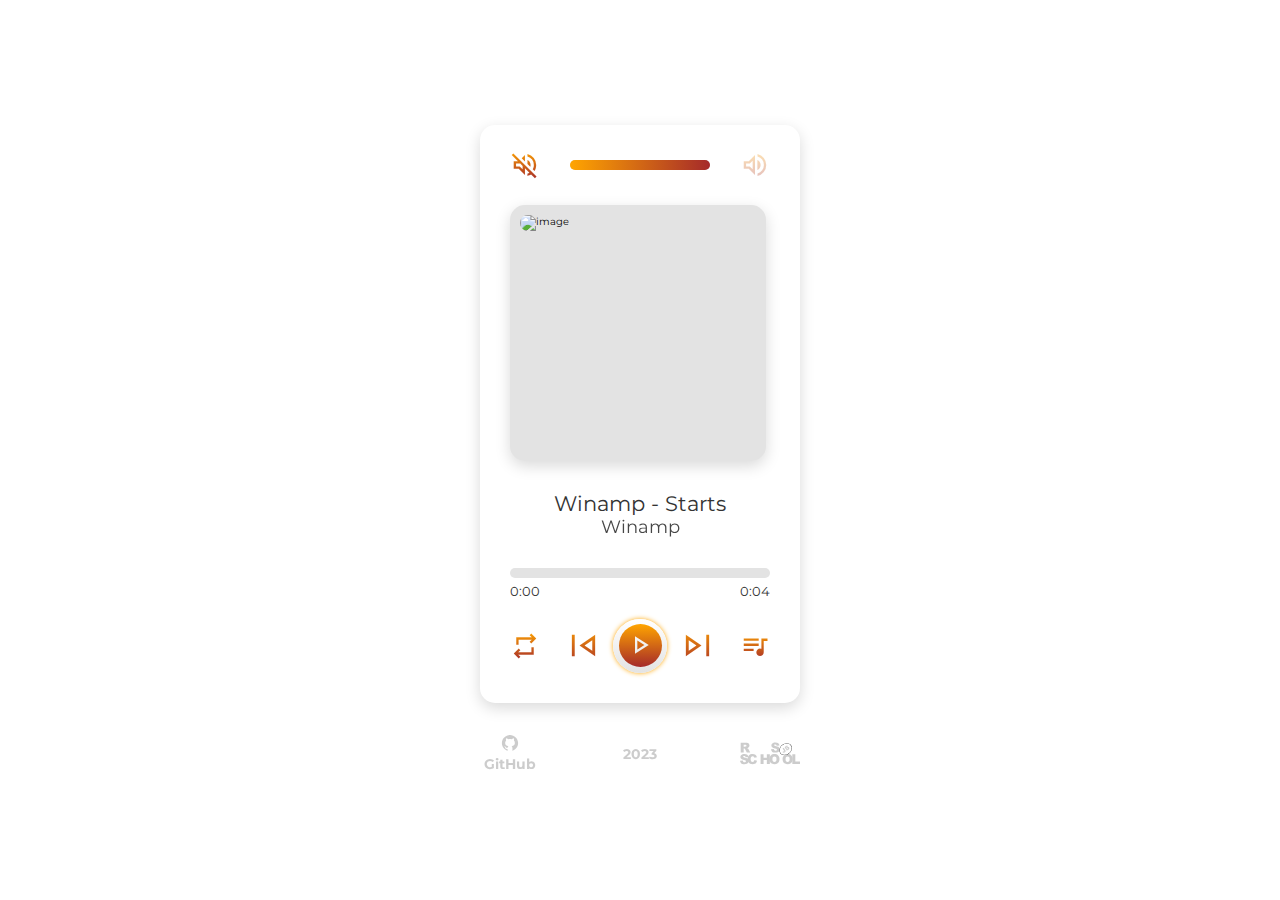
==== commit b9833a24: "feat: final change media files" ====
--- a/audio-player/index.html
+++ b/audio-player/index.html
@@ -5,7 +5,7 @@
     <meta name="viewport" content="width=device-width, initial-scale=1.0">
     <link rel="stylesheet" href="https://fonts.googleapis.com/css2?family=Material+Symbols+Outlined:opsz,wght,FILL,GRAD@20..48,100..700,0..1,-50..200">
     <link rel="stylesheet" href="./assets/style.css">
-    <!-- <link rel="shortcut icon" href="favicon.ico" type="image/x-icon"> -->
+    <link rel="shortcut icon" href="./assets/images/favicon.png" type="image/x-icon">
     <title>Audio Player</title>
 </head>
 <body>
@@ -47,26 +47,30 @@
             <div class="playlist">
                 <div class="pl-head">
                     <div class="pl-row">
-                        <span class="material-symbols-outlined">queue_music</span>
+                        <span class="material-symbols-outlined" id="playlist_add" title="It`s not working yet">playlist_add</span>
                         <!-- <span class="material-symbols-outlined">playlist_add</span> -->
                         <p>Playlist</p>
+                        <!-- <p>Lorem ipsum dolor sit amet, consectetur adipisicing elit. Magni officiis dolorem placeat a tempore sed ipsa. Ducimus cum praesentium provident culpa aspernatur qui eum at. Tempora consectetur neque quia perferendis?</p> -->
                     </div>
                     <span class="material-symbols-outlined" id="close">close</span>
                 </div>
                 <ul></ul>
             </div>
-            <footer>
-                <a href="https://github.com/Peccopa" target="_blank">
-                    <svg class="svg-git" xmlns="http://www.w3.org/2000/svg"  viewBox="0 0 64 64" width="128px" height="128px"><path d="M32 6C17.641 6 6 17.641 6 32c0 12.277 8.512 22.56 19.955 25.286-.592-.141-1.179-.299-1.755-.479V50.85c0 0-.975.325-2.275.325-3.637 0-5.148-3.245-5.525-4.875-.229-.993-.827-1.934-1.469-2.509-.767-.684-1.126-.686-1.131-.92-.01-.491.658-.471.975-.471 1.625 0 2.857 1.729 3.429 2.623 1.417 2.207 2.938 2.577 3.721 2.577.975 0 1.817-.146 2.397-.426.268-1.888 1.108-3.57 2.478-4.774-6.097-1.219-10.4-4.716-10.4-10.4 0-2.928 1.175-5.619 3.133-7.792C19.333 23.641 19 22.494 19 20.625c0-1.235.086-2.751.65-4.225 0 0 3.708.026 7.205 3.338C28.469 19.268 30.196 19 32 19s3.531.268 5.145.738c3.497-3.312 7.205-3.338 7.205-3.338.567 1.474.65 2.99.65 4.225 0 2.015-.268 3.19-.432 3.697C46.466 26.475 47.6 29.124 47.6 32c0 5.684-4.303 9.181-10.4 10.4 1.628 1.43 2.6 3.513 2.6 5.85v8.557c-.576.181-1.162.338-1.755.479C49.488 54.56 58 44.277 58 32 58 17.641 46.359 6 32 6zM33.813 57.93C33.214 57.972 32.61 58 32 58 32.61 58 33.213 57.971 33.813 57.93zM37.786 57.346c-1.164.265-2.357.451-3.575.554C35.429 57.797 36.622 57.61 37.786 57.346zM32 58c-.61 0-1.214-.028-1.813-.07C30.787 57.971 31.39 58 32 58zM29.788 57.9c-1.217-.103-2.411-.289-3.574-.554C27.378 57.61 28.571 57.797 29.788 57.9z"/></svg>
-                </a>
-                <a href="https://calendar.google.com/calendar/" target="_blank">
-                    <span class="text-footer">2023</span>
-                </a>
-                <a href="https://rs.school/js-stage0/" target="_blank">
-                    <svg class="svg-rss" id="Layer_1" xmlns="http://www.w3.org/2000/svg" xmlns:xlink="http://www.w3.org/1999/xlink" viewBox="0 0 552.8 205.3"><style>.st0{fill:#fff}.st1{clip-path:url(#SVGID_2_)}.st2{clip-path:url(#SVGID_4_)}.st3{clip-path:url(#SVGID_6_)}.st4{clip-path:url(#SVGID_8_)}.st5{fill:#fff;stroke:#000;stroke-width:4;stroke-miterlimit:10}.st6{clip-path:url(#SVGID_8_)}.st6,.st7{fill:none;stroke:#000;stroke-width:4;stroke-miterlimit:10}.st8,.st9{clip-path:url(#SVGID_10_)}.st9{fill:none;stroke:#000;stroke-width:4;stroke-miterlimit:10}</style><title></title><path d="M285.4 68l26.3-1.7c.6 4.3 1.7 7.5 3.5 9.8 2.9 3.6 6.9 5.4 12.2 5.4 3.9 0 7-.9 9.1-2.8 2-1.5 3.2-3.9 3.2-6.4 0-2.4-1.1-4.7-3-6.2-2-1.8-6.7-3.6-14.1-5.2-12.1-2.7-20.8-6.3-25.9-10.9-5.1-4.3-8-10.6-7.8-17.3 0-4.6 1.4-9.2 4-13 3-4.3 7.1-7.7 12-9.6 5.3-2.3 12.7-3.5 22-3.5 11.4 0 20.1 2.1 26.1 6.4 6 4.2 9.6 11 10.7 20.3l-26 1.5c-.7-4-2.1-6.9-4.4-8.8s-5.3-2.8-9.2-2.8c-3.2 0-5.6.7-7.2 2-1.5 1.2-2.5 3-2.4 5 0 1.5.8 2.9 2 3.8 1.3 1.2 4.4 2.3 9.3 3.3 12.1 2.6 20.7 5.2 26 7.9 5.3 2.7 9.1 6 11.4 9.9 2.4 4 3.6 8.6 3.5 13.3 0 5.6-1.6 11.2-4.8 15.9-3.3 4.9-7.9 8.7-13.3 11-5.7 2.5-12.9 3.8-21.5 3.8-15.2 0-25.7-2.9-31.6-8.8S286.1 77 285.4 68zM6.3 97.6V8.2h46.1c8.5 0 15.1.7 19.6 2.2 4.4 1.4 8.3 4.3 10.9 8.2 2.9 4.3 4.3 9.3 4.2 14.5.3 8.8-4.2 17.2-11.9 21.6-3 1.7-6.3 2.9-9.7 3.5 2.5.7 5 1.9 7.2 3.3 1.7 1.4 3.1 3 4.4 4.7 1.5 1.7 2.8 3.6 3.9 5.6l13.4 25.9H63L48.2 70.2c-1.9-3.5-3.5-5.8-5-6.9-2-1.4-4.4-2.1-6.8-2.1H34v36.3H6.3zM34 44.4h11.7c2.5-.2 4.9-.6 7.3-1.2 1.8-.3 3.4-1.3 4.5-2.8 2.7-3.6 2.3-8.7-1-11.8-1.8-1.5-5.3-2.3-10.3-2.3H34v18.1zM0 174.2l26.3-1.7c.6 4.3 1.7 7.5 3.5 9.8 2.8 3.6 6.9 5.5 12.2 5.5 3.9 0 7-.9 9.1-2.8 2-1.6 3.2-3.9 3.2-6.4 0-2.4-1.1-4.7-3-6.2-2-1.8-6.7-3.6-14.2-5.2-12.1-2.7-20.8-6.3-25.9-10.9-5.1-4.3-8-10.6-7.8-17.3 0-4.6 1.4-9.2 4-13 3-4.3 7.1-7.7 12-9.6 5.3-2.3 12.7-3.5 22-3.5 11.4 0 20.1 2.1 26.1 6.4s9.5 11 10.6 20.3l-26 1.5c-.7-4-2.1-6.9-4.4-8.8-2.2-1.9-5.3-2.8-9.2-2.7-3.2 0-5.6.7-7.2 2.1-1.6 1.2-2.5 3-2.4 5 0 1.5.8 2.9 2 3.8 1.3 1.2 4.4 2.3 9.3 3.3 12.1 2.6 20.7 5.2 26 7.9 5.3 2.7 9.1 6 11.4 9.9 2.4 4 3.6 8.6 3.6 13.2 0 5.6-1.7 11.1-4.8 15.8-3.3 4.9-7.9 8.7-13.3 11-5.7 2.5-12.9 3.8-21.5 3.8-15.2 0-25.7-2.9-31.6-8.8-5.9-6-9.2-13.4-10-22.4z"/><path d="M133 167.2l24.2 7.3c-1.3 6.1-4 11.9-7.7 17-3.4 4.5-7.9 8-13 10.3-5.2 2.3-11.8 3.5-19.8 3.5-9.7 0-17.7-1.4-23.8-4.2-6.2-2.8-11.5-7.8-16-14.9-4.5-7.1-6.7-16.2-6.7-27.3 0-14.8 3.9-26.2 11.8-34.1s19-11.9 33.4-11.9c11.3 0 20.1 2.3 26.6 6.8 6.4 4.6 11.2 11.6 14.4 21l-24.4 5.4c-.6-2.1-1.5-4.2-2.7-6-1.5-2.1-3.4-3.7-5.7-4.9-2.3-1.2-4.9-1.7-7.5-1.7-6.3 0-11.1 2.5-14.4 7.6-2.5 3.7-3.8 9.6-3.8 17.6 0 9.9 1.5 16.7 4.5 20.4 3 3.7 7.2 5.5 12.7 5.5 5.3 0 9.3-1.5 12-4.4 2.7-3.1 4.7-7.4 5.9-13zm56.5-52.8h27.6v31.3h30.2v-31.3h27.8v89.4h-27.8v-36.2h-30.2v36.2h-27.6v-89.4z"/><path d="M271.3 159.1c0-14.6 4.1-26 12.2-34.1 8.1-8.1 19.5-12.2 34-12.2 14.9 0 26.3 4 34.4 12S364 144 364 158.4c0 10.5-1.8 19-5.3 25.7-3.4 6.6-8.7 12-15.2 15.6-6.7 3.7-15 5.6-24.9 5.6-10.1 0-18.4-1.6-25-4.8-6.8-3.4-12.4-8.7-16.1-15.2-4.1-7-6.2-15.7-6.2-26.2zm27.6.1c0 9 1.7 15.5 5 19.5 3.3 3.9 7.9 5.9 13.7 5.9 5.9 0 10.5-1.9 13.8-5.8s4.9-10.8 4.9-20.8c0-8.4-1.7-14.6-5.1-18.4-3.4-3.9-8-5.8-13.8-5.8-5.1-.2-10 2-13.4 5.9-3.4 3.9-5.1 10.4-5.1 19.5zm93.4-.1c0-14.6 4.1-26 12.2-34.1 8.1-8.1 19.5-12.2 34-12.2 14.9 0 26.4 4 34.4 12S485 144 485 158.4c0 10.5-1.8 19-5.3 25.7-3.4 6.6-8.7 12-15.2 15.6-6.7 3.7-15 5.6-24.9 5.6-10.1 0-18.4-1.6-25-4.8-6.8-3.4-12.4-8.7-16.1-15.2-4.1-7-6.2-15.7-6.2-26.2zm27.6.1c0 9 1.7 15.5 5 19.5 3.3 3.9 7.9 5.9 13.7 5.9 5.9 0 10.5-1.9 13.8-5.8 3.3-3.9 4.9-10.8 4.9-20.8 0-8.4-1.7-14.6-5.1-18.4-3.4-3.9-8-5.8-13.8-5.8-5.1-.2-10.1 2-13.4 5.9-3.4 3.9-5.1 10.4-5.1 19.5z"/><path d="M482.1 114.4h27.6v67.4h43.1v22H482v-89.4z"/><ellipse transform="rotate(-37.001 420.46 67.88)" class="st0" cx="420.5" cy="67.9" rx="63" ry="51.8"/><defs><ellipse id="SVGID_1_" transform="rotate(-37.001 420.46 67.88)" cx="420.5" cy="67.9" rx="63" ry="51.8"/></defs><clipPath id="SVGID_2_"><use xlink:href="#SVGID_1_" overflow="visible"/></clipPath><g class="st1"><path transform="rotate(-37.001 420.82 68.353)" class="st0" d="M330.9-14.2h179.8v165.1H330.9z"/><g id="Layer_2_1_"><defs><path id="SVGID_3_" transform="rotate(-37.001 420.82 68.353)" d="M330.9-14.2h179.8v165.1H330.9z"/></defs><clipPath id="SVGID_4_"><use xlink:href="#SVGID_3_" overflow="visible"/></clipPath><g id="Layer_1-2" class="st2"><ellipse transform="rotate(-37.001 420.46 67.88)" class="st0" cx="420.5" cy="67.9" rx="63" ry="51.8"/><defs><ellipse id="SVGID_5_" transform="rotate(-37.001 420.46 67.88)" cx="420.5" cy="67.9" rx="63" ry="51.8"/></defs><clipPath id="SVGID_6_"><use xlink:href="#SVGID_5_" overflow="visible"/></clipPath><g class="st3"><path transform="rotate(-37 420.799 68.802)" class="st0" d="M357.8 17h125.9v103.7H357.8z"/><defs><path id="SVGID_7_" transform="rotate(-37 420.799 68.802)" d="M357.8 17h125.9v103.7H357.8z"/></defs><clipPath id="SVGID_8_"><use xlink:href="#SVGID_7_" overflow="visible"/></clipPath><g class="st4"><ellipse transform="rotate(-37.001 420.46 67.88)" class="st5" cx="420.5" cy="67.9" rx="63" ry="51.8"/></g><path transform="rotate(-37 420.799 68.802)" class="st6" d="M357.8 17h125.9v103.7H357.8z"/><ellipse transform="rotate(-37.001 420.46 67.88)" class="st7" cx="420.5" cy="67.9" rx="63" ry="51.8"/><path transform="rotate(-37 420.799 68.802)" class="st0" d="M357.8 17h125.9v103.7H357.8z"/><defs><path id="SVGID_9_" transform="rotate(-37 420.799 68.802)" d="M357.8 17h125.9v103.7H357.8z"/></defs><clipPath id="SVGID_10_"><use xlink:href="#SVGID_9_" overflow="visible"/></clipPath><g class="st8"><ellipse transform="rotate(-37.001 420.46 67.88)" class="st5" cx="420.5" cy="67.9" rx="63" ry="51.8"/></g><path transform="rotate(-37 420.799 68.802)" class="st9" d="M357.8 17h125.9v103.7H357.8z"/><path transform="rotate(-37.001 420.82 68.353)" class="st7" d="M330.9-14.2h179.8v165.1H330.9z"/></g><ellipse transform="rotate(-37.001 420.46 67.88)" class="st7" cx="420.5" cy="67.9" rx="63" ry="51.8"/><path d="M392.4 61.3l10-7 12.3 17.5c2.1 2.8 3.7 5.8 4.9 9.1.7 2.5.5 5.2-.5 7.6-1.3 3-3.4 5.5-6.2 7.3-3.3 2.3-6.1 3.6-8.5 4-2.3.4-4.7 0-6.9-1-2.4-1.2-4.5-2.9-6.1-5.1l8.6-8c.7 1.1 1.6 2.1 2.6 2.9.7.5 1.5.8 2.4.8.7 0 1.4-.3 1.9-.7 1-.6 1.7-1.8 1.6-3-.3-1.7-1-3.4-2.1-4.7l-14-19.7zm30 11.1l9.1-7.2c1 1.2 2.3 2.1 3.7 2.6 2 .6 4.1.2 5.8-1.1 1.2-.8 2.2-1.9 2.6-3.3.6-1.8-.4-3.8-2.2-4.4-.3-.1-.6-.2-.9-.2-1.2-.1-3.3.4-6.4 1.7-5.1 2.1-9.1 2.9-12.1 2.6-2.9-.3-5.6-1.8-7.2-4.3-1.2-1.7-1.8-3.7-1.9-5.7 0-2.3.6-4.6 1.9-6.5 1.9-2.7 4.2-5 7-6.8 4.2-2.9 7.9-4.3 11.1-4.3 3.2 0 6.2 1.5 9 4.6l-9 7.1c-1.8-2.3-5.2-2.8-7.5-1l-.3.3c-1 .6-1.7 1.5-2.1 2.6-.3.8-.1 1.7.4 2.4.4.5 1 .9 1.7.9.8.1 2.2-.3 4.2-1.2 5-2.1 8.8-3.3 11.4-3.7 2.2-.4 4.5-.2 6.6.7 1.9.8 3.5 2.2 4.6 3.9 1.4 2 2.2 4.4 2.3 6.9.1 2.6-.6 5.1-2 7.3-1.8 2.7-4.1 5-6.8 6.8-5.5 3.8-10 5.4-13.6 4.8-3.9-.6-7.1-2.6-9.4-5.5z"/></g></g></g></svg>
-                </a>
-            </footer>
+
         </div>
+        <footer>
+            <a class="svg-git" href="https://github.com/Peccopa" target="_blank">
+                <!-- <img src="./assets/images/github.png" alt="github"> -->
+                <svg class="svg-git" xmlns="http://www.w3.org/2000/svg"  viewBox="0 0 64 64" width="128px" height="128px"><path d="M32 6C17.641 6 6 17.641 6 32c0 12.277 8.512 22.56 19.955 25.286-.592-.141-1.179-.299-1.755-.479V50.85c0 0-.975.325-2.275.325-3.637 0-5.148-3.245-5.525-4.875-.229-.993-.827-1.934-1.469-2.509-.767-.684-1.126-.686-1.131-.92-.01-.491.658-.471.975-.471 1.625 0 2.857 1.729 3.429 2.623 1.417 2.207 2.938 2.577 3.721 2.577.975 0 1.817-.146 2.397-.426.268-1.888 1.108-3.57 2.478-4.774-6.097-1.219-10.4-4.716-10.4-10.4 0-2.928 1.175-5.619 3.133-7.792C19.333 23.641 19 22.494 19 20.625c0-1.235.086-2.751.65-4.225 0 0 3.708.026 7.205 3.338C28.469 19.268 30.196 19 32 19s3.531.268 5.145.738c3.497-3.312 7.205-3.338 7.205-3.338.567 1.474.65 2.99.65 4.225 0 2.015-.268 3.19-.432 3.697C46.466 26.475 47.6 29.124 47.6 32c0 5.684-4.303 9.181-10.4 10.4 1.628 1.43 2.6 3.513 2.6 5.85v8.557c-.576.181-1.162.338-1.755.479C49.488 54.56 58 44.277 58 32 58 17.641 46.359 6 32 6zM33.813 57.93C33.214 57.972 32.61 58 32 58 32.61 58 33.213 57.971 33.813 57.93zM37.786 57.346c-1.164.265-2.357.451-3.575.554C35.429 57.797 36.622 57.61 37.786 57.346zM32 58c-.61 0-1.214-.028-1.813-.07C30.787 57.971 31.39 58 32 58zM29.788 57.9c-1.217-.103-2.411-.289-3.574-.554C27.378 57.61 28.571 57.797 29.788 57.9z"/></svg>
+                <span>GitHub</span>
+            </a>
+            <a href="https://calendar.google.com/calendar/" target="_blank">
+                <span class="text-footer">2023</span>
+            </a>
+            <a href="https://rs.school/js-stage0/" target="_blank">
+                <svg class="svg-rss" id="Layer_1" xmlns="http://www.w3.org/2000/svg" xmlns:xlink="http://www.w3.org/1999/xlink" viewBox="0 0 552.8 205.3"><style>.st0{fill:#fff}.st1{clip-path:url(#SVGID_2_)}.st2{clip-path:url(#SVGID_4_)}.st3{clip-path:url(#SVGID_6_)}.st4{clip-path:url(#SVGID_8_)}.st5{fill:#fff;stroke:#000;stroke-width:4;stroke-miterlimit:10}.st6{clip-path:url(#SVGID_8_)}.st6,.st7{fill:none;stroke:#000;stroke-width:4;stroke-miterlimit:10}.st8,.st9{clip-path:url(#SVGID_10_)}.st9{fill:none;stroke:#000;stroke-width:4;stroke-miterlimit:10}</style><title></title><path d="M285.4 68l26.3-1.7c.6 4.3 1.7 7.5 3.5 9.8 2.9 3.6 6.9 5.4 12.2 5.4 3.9 0 7-.9 9.1-2.8 2-1.5 3.2-3.9 3.2-6.4 0-2.4-1.1-4.7-3-6.2-2-1.8-6.7-3.6-14.1-5.2-12.1-2.7-20.8-6.3-25.9-10.9-5.1-4.3-8-10.6-7.8-17.3 0-4.6 1.4-9.2 4-13 3-4.3 7.1-7.7 12-9.6 5.3-2.3 12.7-3.5 22-3.5 11.4 0 20.1 2.1 26.1 6.4 6 4.2 9.6 11 10.7 20.3l-26 1.5c-.7-4-2.1-6.9-4.4-8.8s-5.3-2.8-9.2-2.8c-3.2 0-5.6.7-7.2 2-1.5 1.2-2.5 3-2.4 5 0 1.5.8 2.9 2 3.8 1.3 1.2 4.4 2.3 9.3 3.3 12.1 2.6 20.7 5.2 26 7.9 5.3 2.7 9.1 6 11.4 9.9 2.4 4 3.6 8.6 3.5 13.3 0 5.6-1.6 11.2-4.8 15.9-3.3 4.9-7.9 8.7-13.3 11-5.7 2.5-12.9 3.8-21.5 3.8-15.2 0-25.7-2.9-31.6-8.8S286.1 77 285.4 68zM6.3 97.6V8.2h46.1c8.5 0 15.1.7 19.6 2.2 4.4 1.4 8.3 4.3 10.9 8.2 2.9 4.3 4.3 9.3 4.2 14.5.3 8.8-4.2 17.2-11.9 21.6-3 1.7-6.3 2.9-9.7 3.5 2.5.7 5 1.9 7.2 3.3 1.7 1.4 3.1 3 4.4 4.7 1.5 1.7 2.8 3.6 3.9 5.6l13.4 25.9H63L48.2 70.2c-1.9-3.5-3.5-5.8-5-6.9-2-1.4-4.4-2.1-6.8-2.1H34v36.3H6.3zM34 44.4h11.7c2.5-.2 4.9-.6 7.3-1.2 1.8-.3 3.4-1.3 4.5-2.8 2.7-3.6 2.3-8.7-1-11.8-1.8-1.5-5.3-2.3-10.3-2.3H34v18.1zM0 174.2l26.3-1.7c.6 4.3 1.7 7.5 3.5 9.8 2.8 3.6 6.9 5.5 12.2 5.5 3.9 0 7-.9 9.1-2.8 2-1.6 3.2-3.9 3.2-6.4 0-2.4-1.1-4.7-3-6.2-2-1.8-6.7-3.6-14.2-5.2-12.1-2.7-20.8-6.3-25.9-10.9-5.1-4.3-8-10.6-7.8-17.3 0-4.6 1.4-9.2 4-13 3-4.3 7.1-7.7 12-9.6 5.3-2.3 12.7-3.5 22-3.5 11.4 0 20.1 2.1 26.1 6.4s9.5 11 10.6 20.3l-26 1.5c-.7-4-2.1-6.9-4.4-8.8-2.2-1.9-5.3-2.8-9.2-2.7-3.2 0-5.6.7-7.2 2.1-1.6 1.2-2.5 3-2.4 5 0 1.5.8 2.9 2 3.8 1.3 1.2 4.4 2.3 9.3 3.3 12.1 2.6 20.7 5.2 26 7.9 5.3 2.7 9.1 6 11.4 9.9 2.4 4 3.6 8.6 3.6 13.2 0 5.6-1.7 11.1-4.8 15.8-3.3 4.9-7.9 8.7-13.3 11-5.7 2.5-12.9 3.8-21.5 3.8-15.2 0-25.7-2.9-31.6-8.8-5.9-6-9.2-13.4-10-22.4z"/><path d="M133 167.2l24.2 7.3c-1.3 6.1-4 11.9-7.7 17-3.4 4.5-7.9 8-13 10.3-5.2 2.3-11.8 3.5-19.8 3.5-9.7 0-17.7-1.4-23.8-4.2-6.2-2.8-11.5-7.8-16-14.9-4.5-7.1-6.7-16.2-6.7-27.3 0-14.8 3.9-26.2 11.8-34.1s19-11.9 33.4-11.9c11.3 0 20.1 2.3 26.6 6.8 6.4 4.6 11.2 11.6 14.4 21l-24.4 5.4c-.6-2.1-1.5-4.2-2.7-6-1.5-2.1-3.4-3.7-5.7-4.9-2.3-1.2-4.9-1.7-7.5-1.7-6.3 0-11.1 2.5-14.4 7.6-2.5 3.7-3.8 9.6-3.8 17.6 0 9.9 1.5 16.7 4.5 20.4 3 3.7 7.2 5.5 12.7 5.5 5.3 0 9.3-1.5 12-4.4 2.7-3.1 4.7-7.4 5.9-13zm56.5-52.8h27.6v31.3h30.2v-31.3h27.8v89.4h-27.8v-36.2h-30.2v36.2h-27.6v-89.4z"/><path d="M271.3 159.1c0-14.6 4.1-26 12.2-34.1 8.1-8.1 19.5-12.2 34-12.2 14.9 0 26.3 4 34.4 12S364 144 364 158.4c0 10.5-1.8 19-5.3 25.7-3.4 6.6-8.7 12-15.2 15.6-6.7 3.7-15 5.6-24.9 5.6-10.1 0-18.4-1.6-25-4.8-6.8-3.4-12.4-8.7-16.1-15.2-4.1-7-6.2-15.7-6.2-26.2zm27.6.1c0 9 1.7 15.5 5 19.5 3.3 3.9 7.9 5.9 13.7 5.9 5.9 0 10.5-1.9 13.8-5.8s4.9-10.8 4.9-20.8c0-8.4-1.7-14.6-5.1-18.4-3.4-3.9-8-5.8-13.8-5.8-5.1-.2-10 2-13.4 5.9-3.4 3.9-5.1 10.4-5.1 19.5zm93.4-.1c0-14.6 4.1-26 12.2-34.1 8.1-8.1 19.5-12.2 34-12.2 14.9 0 26.4 4 34.4 12S485 144 485 158.4c0 10.5-1.8 19-5.3 25.7-3.4 6.6-8.7 12-15.2 15.6-6.7 3.7-15 5.6-24.9 5.6-10.1 0-18.4-1.6-25-4.8-6.8-3.4-12.4-8.7-16.1-15.2-4.1-7-6.2-15.7-6.2-26.2zm27.6.1c0 9 1.7 15.5 5 19.5 3.3 3.9 7.9 5.9 13.7 5.9 5.9 0 10.5-1.9 13.8-5.8 3.3-3.9 4.9-10.8 4.9-20.8 0-8.4-1.7-14.6-5.1-18.4-3.4-3.9-8-5.8-13.8-5.8-5.1-.2-10.1 2-13.4 5.9-3.4 3.9-5.1 10.4-5.1 19.5z"/><path d="M482.1 114.4h27.6v67.4h43.1v22H482v-89.4z"/><ellipse transform="rotate(-37.001 420.46 67.88)" class="st0" cx="420.5" cy="67.9" rx="63" ry="51.8"/><defs><ellipse id="SVGID_1_" transform="rotate(-37.001 420.46 67.88)" cx="420.5" cy="67.9" rx="63" ry="51.8"/></defs><clipPath id="SVGID_2_"><use xlink:href="#SVGID_1_" overflow="visible"/></clipPath><g class="st1"><path transform="rotate(-37.001 420.82 68.353)" class="st0" d="M330.9-14.2h179.8v165.1H330.9z"/><g id="Layer_2_1_"><defs><path id="SVGID_3_" transform="rotate(-37.001 420.82 68.353)" d="M330.9-14.2h179.8v165.1H330.9z"/></defs><clipPath id="SVGID_4_"><use xlink:href="#SVGID_3_" overflow="visible"/></clipPath><g id="Layer_1-2" class="st2"><ellipse transform="rotate(-37.001 420.46 67.88)" class="st0" cx="420.5" cy="67.9" rx="63" ry="51.8"/><defs><ellipse id="SVGID_5_" transform="rotate(-37.001 420.46 67.88)" cx="420.5" cy="67.9" rx="63" ry="51.8"/></defs><clipPath id="SVGID_6_"><use xlink:href="#SVGID_5_" overflow="visible"/></clipPath><g class="st3"><path transform="rotate(-37 420.799 68.802)" class="st0" d="M357.8 17h125.9v103.7H357.8z"/><defs><path id="SVGID_7_" transform="rotate(-37 420.799 68.802)" d="M357.8 17h125.9v103.7H357.8z"/></defs><clipPath id="SVGID_8_"><use xlink:href="#SVGID_7_" overflow="visible"/></clipPath><g class="st4"><ellipse transform="rotate(-37.001 420.46 67.88)" class="st5" cx="420.5" cy="67.9" rx="63" ry="51.8"/></g><path transform="rotate(-37 420.799 68.802)" class="st6" d="M357.8 17h125.9v103.7H357.8z"/><ellipse transform="rotate(-37.001 420.46 67.88)" class="st7" cx="420.5" cy="67.9" rx="63" ry="51.8"/><path transform="rotate(-37 420.799 68.802)" class="st0" d="M357.8 17h125.9v103.7H357.8z"/><defs><path id="SVGID_9_" transform="rotate(-37 420.799 68.802)" d="M357.8 17h125.9v103.7H357.8z"/></defs><clipPath id="SVGID_10_"><use xlink:href="#SVGID_9_" overflow="visible"/></clipPath><g class="st8"><ellipse transform="rotate(-37.001 420.46 67.88)" class="st5" cx="420.5" cy="67.9" rx="63" ry="51.8"/></g><path transform="rotate(-37 420.799 68.802)" class="st9" d="M357.8 17h125.9v103.7H357.8z"/><path transform="rotate(-37.001 420.82 68.353)" class="st7" d="M330.9-14.2h179.8v165.1H330.9z"/></g><ellipse transform="rotate(-37.001 420.46 67.88)" class="st7" cx="420.5" cy="67.9" rx="63" ry="51.8"/><path d="M392.4 61.3l10-7 12.3 17.5c2.1 2.8 3.7 5.8 4.9 9.1.7 2.5.5 5.2-.5 7.6-1.3 3-3.4 5.5-6.2 7.3-3.3 2.3-6.1 3.6-8.5 4-2.3.4-4.7 0-6.9-1-2.4-1.2-4.5-2.9-6.1-5.1l8.6-8c.7 1.1 1.6 2.1 2.6 2.9.7.5 1.5.8 2.4.8.7 0 1.4-.3 1.9-.7 1-.6 1.7-1.8 1.6-3-.3-1.7-1-3.4-2.1-4.7l-14-19.7zm30 11.1l9.1-7.2c1 1.2 2.3 2.1 3.7 2.6 2 .6 4.1.2 5.8-1.1 1.2-.8 2.2-1.9 2.6-3.3.6-1.8-.4-3.8-2.2-4.4-.3-.1-.6-.2-.9-.2-1.2-.1-3.3.4-6.4 1.7-5.1 2.1-9.1 2.9-12.1 2.6-2.9-.3-5.6-1.8-7.2-4.3-1.2-1.7-1.8-3.7-1.9-5.7 0-2.3.6-4.6 1.9-6.5 1.9-2.7 4.2-5 7-6.8 4.2-2.9 7.9-4.3 11.1-4.3 3.2 0 6.2 1.5 9 4.6l-9 7.1c-1.8-2.3-5.2-2.8-7.5-1l-.3.3c-1 .6-1.7 1.5-2.1 2.6-.3.8-.1 1.7.4 2.4.4.5 1 .9 1.7.9.8.1 2.2-.3 4.2-1.2 5-2.1 8.8-3.3 11.4-3.7 2.2-.4 4.5-.2 6.6.7 1.9.8 3.5 2.2 4.6 3.9 1.4 2 2.2 4.4 2.3 6.9.1 2.6-.6 5.1-2 7.3-1.8 2.7-4.1 5-6.8 6.8-5.5 3.8-10 5.4-13.6 4.8-3.9-.6-7.1-2.6-9.4-5.5z"/></g></g></g></svg>
+            </a>
+        </footer>
     </div>
     <script src="./assets/playlist/playlist.js"></script>
     <script src="./assets/script.js"></script>
--- a/audio-player/assets/style.css
+++ b/audio-player/assets/style.css
@@ -32,6 +32,7 @@
 .page {
     min-height: 100vh;
     display: flex;
+    flex-direction: column;
     justify-content: center;
     align-items: center;
     background: url(./images/iphone.jpg) no-repeat cover;
@@ -88,11 +89,9 @@
     transition: all .5s ease-out;
 }
 
-/* .volume-bar-btn {
-    width: 10px;
-    height: 10px;
-    background-color: #000000;
-} */
+#volume_on {
+    opacity: .3;
+}
 
 .volume-bar::before {
     content: "";
@@ -139,6 +138,8 @@
     width: 100%;
     height: 100%;
     object-fit: cover;
+    padding: 1rem;
+    border-radius: 2rem;
     /* opacity: .1; */
     /* background: linear-gradient(90deg, var(--btn-color) 0%, var(--bar-color) 100%); */
     transition: all .5s ease-out;
@@ -299,6 +300,7 @@
     position: absolute;
     left: 0;
     width: 100%;
+    height: 50rem;
     padding: inherit;
     border-radius: inherit;
     background: inherit;
@@ -344,6 +346,15 @@
 #close {
     color: var(--text-color);
     font-size: 2.4rem;
+}
+
+#playlist_add {
+    cursor: pointer;
+    transition: all .2s linear;
+}
+
+#playlist_add:hover {
+    color: var(--inactive-hover);
 }
 
 ul {
@@ -408,6 +419,9 @@
 /*footer*/
 
 footer {
+    width: 32rem;
+    /* display: flex; */
+    justify-content: space-between;
     margin-top: 3rem;
     /* border-bottom: .1rem solid var(--inactive-hover); */
     /* padding-bottom: 1rem; */
@@ -418,15 +432,39 @@
 
 
 .svg-git {
-    width: 4rem;
-    height: 2rem;
+    display: flex;
+    flex-direction: column;
+    /* line-height: 1; */
+    /* width: 3rem; */
+    height: 4.3rem;
     fill: var(--inactive-hover);
     transition: all .2s linear;
     /* border: 1px solid var(--inactive-hover); */
     /* border-radius: .3rem; */
 }
+.svg-git span{
+    margin: auto;
+    color: var(--inactive-hover);
+    font-size: 1.4rem;
+    width: 6rem;
+    height: 2rem;
+    font-weight: 700;
+    /* display: block; */
+    text-align: center;
+    /* vertical-align: middle; */
+    /* line-height: 1; */
+}
+
+.svg-git svg{
+    margin: auto;
+    width: 3rem;
+    height: 2rem;
+}
+
 
 .text-footer {
+    font-size: 1.4rem;
+    font-weight: 700;
     text-decoration: none;
     color: var(--inactive-hover);
     transition: all .2s linear;
@@ -434,17 +472,10 @@
 }
 
 .svg-rss {
-    width: 4rem;
-    height: 2rem;
+    width: 6rem;
+    height: 4rem;
     fill: var(--inactive-hover);
     transition: all .2s linear;
     /* border: 1px solid var(--inactive-hover); */
     /* border-radius: .3rem; */
-}
-
-.svg-git:hover,
-.svg-rss:hover,
-.text-footer:hover {
-    color: var(--text-color);
-    fill: var(--text-color);
 }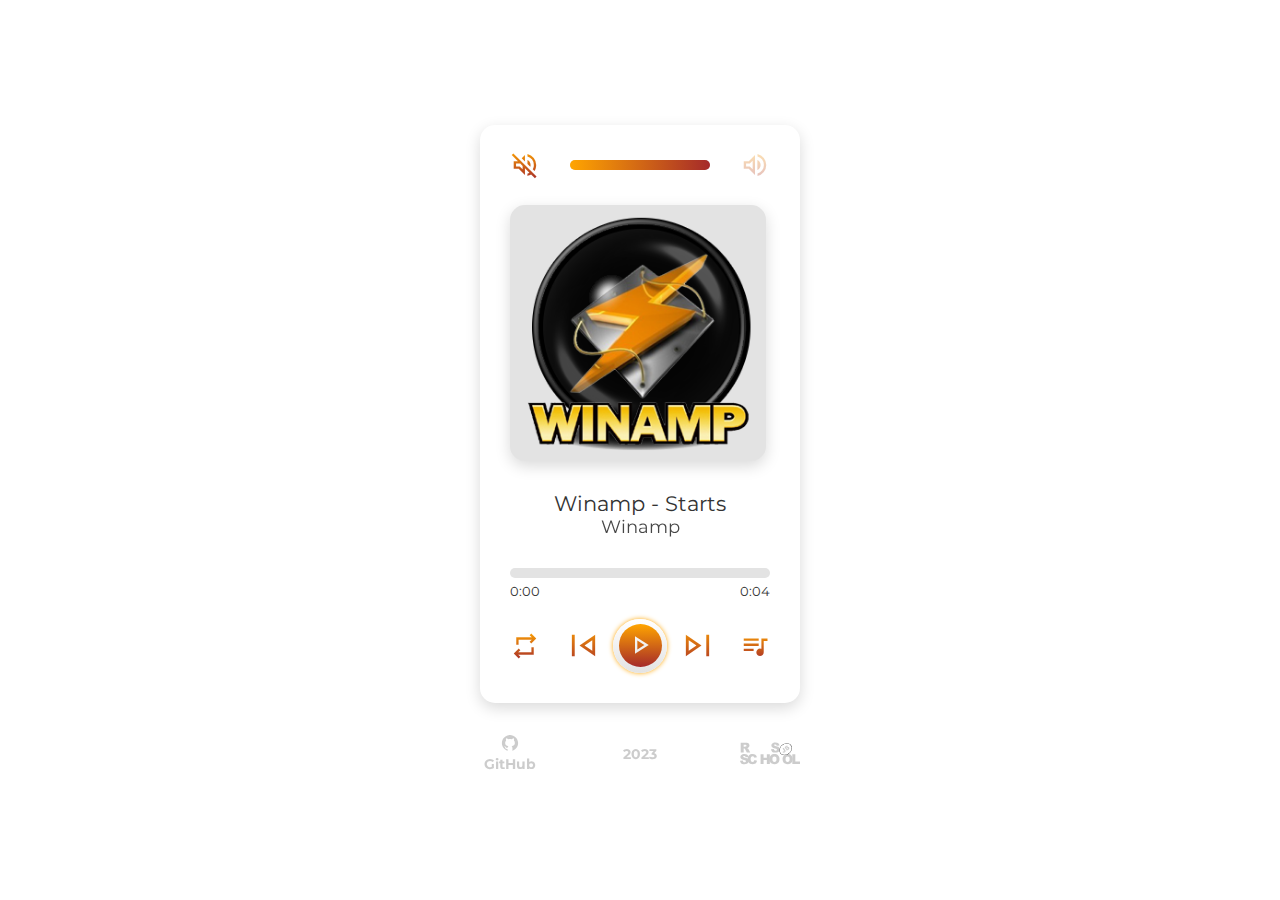
==== commit 652c9bfe: "Merge pull request #16 from rolling-scopes-school/audio-player" ====
--- a/audio-player/index.html
+++ b/audio-player/index.html
@@ -15,7 +15,6 @@
                 <span class="material-symbols-outlined" id="volume_off" title="Mute">volume_off</span>
                 <div class="volume-area">
                     <div class="volume-bar"></div>
-                    <!-- <div class="volume-bar-btn"></div> -->
                 </div>
                 <span class="material-symbols-outlined" id="volume_on" title="Full">volume_up</span>
             </div>
@@ -48,15 +47,12 @@
                 <div class="pl-head">
                     <div class="pl-row">
                         <span class="material-symbols-outlined" id="playlist_add" title="It`s not working yet">playlist_add</span>
-                        <!-- <span class="material-symbols-outlined">playlist_add</span> -->
                         <p>Playlist</p>
-                        <!-- <p>Lorem ipsum dolor sit amet, consectetur adipisicing elit. Magni officiis dolorem placeat a tempore sed ipsa. Ducimus cum praesentium provident culpa aspernatur qui eum at. Tempora consectetur neque quia perferendis?</p> -->
                     </div>
                     <span class="material-symbols-outlined" id="close">close</span>
                 </div>
                 <ul></ul>
             </div>
-
         </div>
         <footer>
             <a class="svg-git" href="https://github.com/Peccopa" target="_blank">
--- a/audio-player/assets/style.css
+++ b/audio-player/assets/style.css
@@ -14,7 +14,6 @@
 }
 
 :root {
-    --player-color: linear-gradient(180deg, rgb(234, 234, 234) 0%, rgb(255, 255, 255) 100%);
     --main-color: #ffffff;
     --main-shadow: rgb(0, 0, 0, 0.15);
     --btn-color: orange;
@@ -66,7 +65,6 @@
 
 .volume-area {
     display: flex;
-
     width: 100%;
     margin: 0 3rem;
     height: 1rem;
@@ -140,11 +138,8 @@
     object-fit: cover;
     padding: 1rem;
     border-radius: 2rem;
-    /* opacity: .1; */
-    /* background: linear-gradient(90deg, var(--btn-color) 0%, var(--bar-color) 100%); */
     transition: all .5s ease-out;
     background: transparent;
-    /* z-index: 2; */
 }
 
 .layer {
@@ -155,7 +150,6 @@
     background: linear-gradient(90deg, var(--btn-color) 0%, var(--bar-color) 100%);
     transition: all .5s ease-out;
     opacity: 0;
-    /* z-index: 1; */
 }
 
 /*song info*/
@@ -180,8 +174,6 @@
 .progress-area {
     width: 100%;
     height: 1rem;
-    /* overflow: hidden; */
-    /* border: .25rem solid transparent; */
     background-color: var(--inactive);
     border-radius: 5rem;
     cursor: pointer;
@@ -196,11 +188,9 @@
     position: relative;
     height: inherit;
     width: 0%;
-    /* top: -.25rem; */
     border-radius: inherit;
     background: linear-gradient(90deg, var(--btn-color) 0%, var(--bar-color) 100%);
     transition: all .5s ease-out;
-    /* z-index: 999; */
 }
 
 .progress-bar::before {
@@ -215,7 +205,6 @@
     right: -.5rem;
     opacity: 0;
     transition: opacity .2s ease;
-    /* padding: .25rem 0; */
 }
 
 .progress-area:hover .progress-bar::before {
@@ -224,7 +213,6 @@
 
 .timer {
     padding-top: .5rem;
-    /* cursor: auto; */
 }
 
 .timer span {
@@ -238,6 +226,8 @@
     margin: 2rem 0 .5rem;
 }
 
+#close,
+.pl-head .pl-row span,
 .controls span,
 .top-bar span {
     font-size: 3rem;
@@ -276,7 +266,6 @@
     height: 4.3rem;
     background: linear-gradient(var(--btn-color) 0%, var(--bar-color) 100%);
     border-radius: inherit;
-
 }
 
 .play-pause:hover:before {
@@ -306,7 +295,6 @@
     background: inherit;
     box-shadow: inherit;
     bottom: -90%;
-    /* opacity: 0; */
     pointer-events: none;
     transition: all .5s ease-out;
     z-index: 1;
@@ -314,8 +302,6 @@
 
 .playlist.open {
     bottom: 0%;
-    /* height: 60rem; */
-    /* opacity: 1; */
     pointer-events: auto;
 }
 
@@ -333,19 +319,12 @@
 }
 
 .pl-head .pl-row span{
-    color: var(--bar-color);
-
     cursor: auto;
 }
 
 .pl-head .pl-row p{
     color: var(--bar-color);
     margin-left: .5rem;
-}
-
-#close {
-    color: var(--text-color);
-    font-size: 2.4rem;
 }
 
 #playlist_add {
@@ -369,25 +348,28 @@
 
 ul li {
     list-style: none;
+    font-weight: 500;
+    padding-bottom: 1rem;
+    font-size: 1.6rem;
+    cursor: pointer;
+    opacity: .5;
+}
+
+.pl-border {
     border-bottom: .1rem solid var(--inactive);
+}
+
+ul div:last-child {
+    border-bottom: none;
+}
+
+.pl-name {
+    color: var(--inactive-hover);
+}
+
+.pl-artist {
+    font-size: 1.6rem;
     color: var(--text-color);
-    /* color: linear-gradient(var(--btn-color) 0%, var(--bar-color) 100%); */
-    padding-bottom: 1rem;
-    margin-bottom: .5rem;
-    font-size: 1.6rem;
-    cursor: pointer;
-}
-
-ul li:last-child {
-    border-bottom: none;
-}
-
-ul li .pl-row span {
-    font-size: 1.6rem;
-    /* color: linear-gradient(var(--btn-color) 0%, var(--bar-color) 100%); */
-    color: var(--btn-color);
-
-    /* margin-bottom: 1.3rem; */
 }
 
 ul li .pl-row p {
@@ -400,47 +382,31 @@
     opacity: .6;
 }
 
-
-
-
-
+ul li.playing {
+    opacity: 1;
+    pointer-events: none;
+}
 
 .material-symbols-outlined {
-    /* width: 30px; */
-    /* height: 30px; */
-    /* display: flex; */
-    /* justify-content: center; */
-    /* align-items: center; */
-    transition: all .5s ease-out;
-    cursor: pointer;
-}
-
+    transition: all .5s ease-out;
+    cursor: pointer;
+}
 
 /*footer*/
 
 footer {
     width: 32rem;
-    /* display: flex; */
     justify-content: space-between;
     margin-top: 3rem;
-    /* border-bottom: .1rem solid var(--inactive-hover); */
-    /* padding-bottom: 1rem; */
     opacity: .75;
-
-}
-
-
+}
 
 .svg-git {
     display: flex;
     flex-direction: column;
-    /* line-height: 1; */
-    /* width: 3rem; */
     height: 4.3rem;
     fill: var(--inactive-hover);
     transition: all .2s linear;
-    /* border: 1px solid var(--inactive-hover); */
-    /* border-radius: .3rem; */
 }
 .svg-git span{
     margin: auto;
@@ -449,10 +415,7 @@
     width: 6rem;
     height: 2rem;
     font-weight: 700;
-    /* display: block; */
     text-align: center;
-    /* vertical-align: middle; */
-    /* line-height: 1; */
 }
 
 .svg-git svg{
@@ -460,7 +423,6 @@
     width: 3rem;
     height: 2rem;
 }
-
 
 .text-footer {
     font-size: 1.4rem;
@@ -468,7 +430,6 @@
     text-decoration: none;
     color: var(--inactive-hover);
     transition: all .2s linear;
-
 }
 
 .svg-rss {
@@ -476,6 +437,4 @@
     height: 4rem;
     fill: var(--inactive-hover);
     transition: all .2s linear;
-    /* border: 1px solid var(--inactive-hover); */
-    /* border-radius: .3rem; */
 }